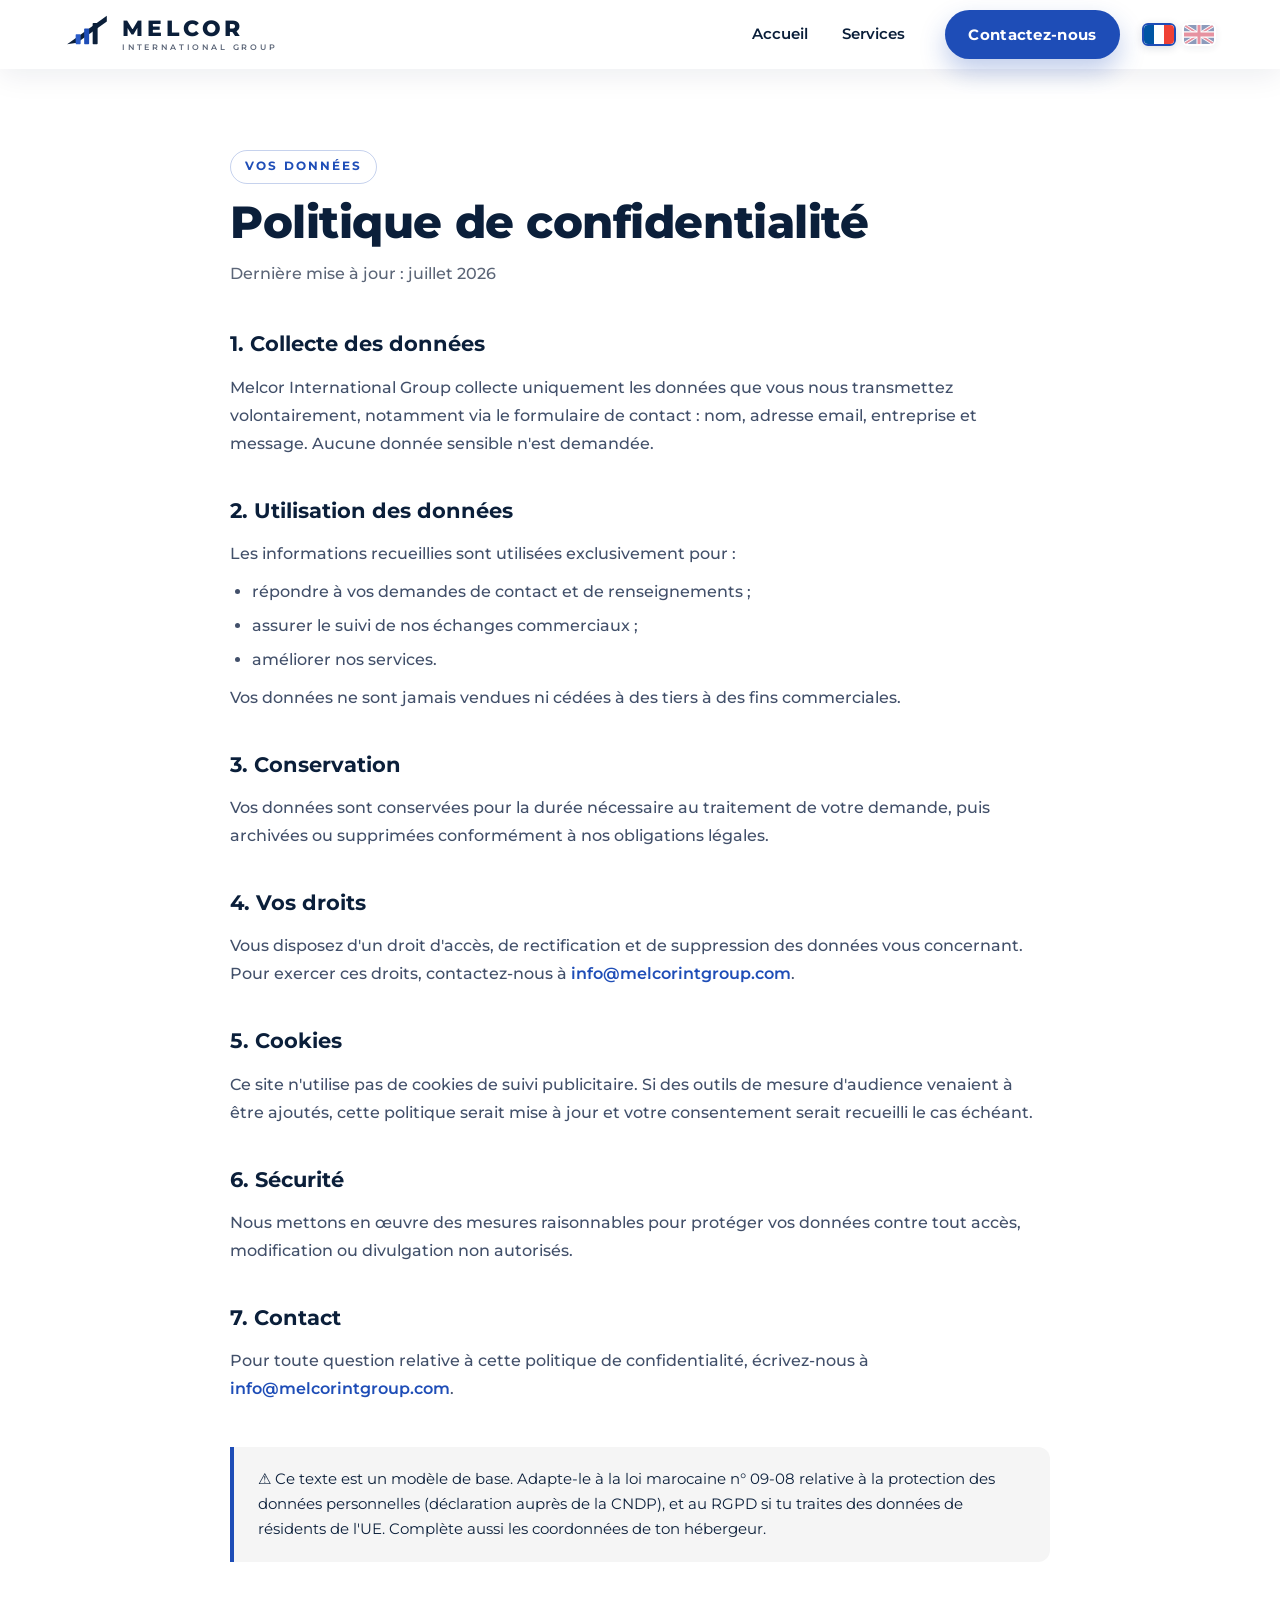
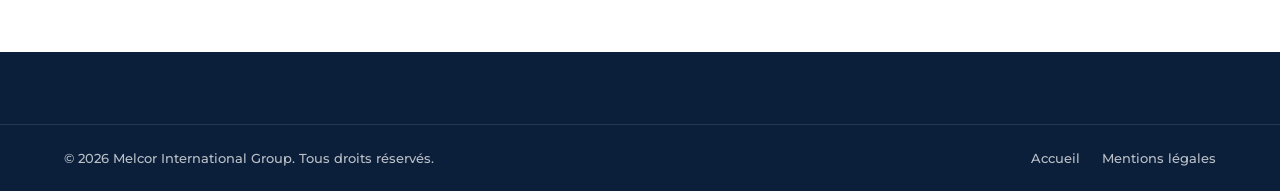
==== confidentialite.html @ c887d9a1 "Initial commit: site vitrine Melcor International Group Site statique bilingue (FR/EN) : hero anime," ====
<!DOCTYPE html>
<html lang="fr">
<head>
  <meta charset="UTF-8" />
  <meta name="viewport" content="width=device-width, initial-scale=1.0" />
  <title>Politique de confidentialité — Melcor International Group</title>
  <meta name="description" content="Politique de confidentialité et protection des données de Melcor International Group." />
  <meta name="robots" content="noindex" />
  <link rel="icon" type="image/svg+xml" href="favicon.svg" />
  <link rel="preconnect" href="https://fonts.googleapis.com" />
  <link rel="preconnect" href="https://fonts.gstatic.com" crossorigin />
  <link href="https://fonts.googleapis.com/css2?family=Montserrat:wght@400;500;600;700;800;900&display=swap" rel="stylesheet" />
  <link rel="stylesheet" href="css/styles.css" />
</head>
<body>
  <header class="header scrolled" id="header">
    <div class="container header__inner">
      <a href="index.html" class="brand" aria-label="Melcor International Group - Accueil">
        <span class="brand__logo">
          <svg viewBox="0 0 64 48" width="46" height="34" aria-hidden="true">
            <path class="lg-arrow" d="M4 44 L60 4 L60 12 L18 42 Z" />
            <rect class="lg-bar" x="16" y="30" width="7" height="14" rx="1" />
            <rect class="lg-bar" x="28" y="22" width="7" height="22" rx="1" />
            <rect class="lg-bar" x="40" y="14" width="7" height="30" rx="1" />
          </svg>
        </span>
        <span class="brand__text">
          <span class="brand__name">MELCOR</span>
          <span class="brand__sub">INTERNATIONAL GROUP</span>
        </span>
      </a>
      <nav class="nav" id="nav">
        <a href="index.html" class="nav__link" data-en="Home">Accueil</a>
        <a href="index.html#services" class="nav__link" data-en="Services">Services</a>
        <a href="index.html#contact" class="btn btn--primary nav__cta" data-en="Get in touch">Contactez-nous</a>
      </nav>
      <div class="lang" role="group" aria-label="Choisir la langue / Choose language">
        <button class="lang__btn is-active" data-lang="fr" aria-label="Français" title="Français">
          <svg class="flag" viewBox="0 0 3 2" preserveAspectRatio="none" aria-hidden="true"><rect width="3" height="2" fill="#fff"/><rect width="1" height="2" fill="#0055A4"/><rect width="1" height="2" x="2" fill="#EF4135"/></svg>
        </button>
        <button class="lang__btn" data-lang="en" aria-label="English" title="English">
          <svg class="flag" viewBox="0 0 60 30" preserveAspectRatio="none" aria-hidden="true"><rect width="60" height="30" fill="#012169"/><path d="M0,0 L60,30 M60,0 L0,30" stroke="#fff" stroke-width="6"/><path d="M0,0 L60,30 M60,0 L0,30" stroke="#C8102E" stroke-width="3"/><path d="M30,0 V30 M0,15 H60" stroke="#fff" stroke-width="10"/><path d="M30,0 V30 M0,15 H60" stroke="#C8102E" stroke-width="6"/></svg>
        </button>
      </div>
    </div>
  </header>

  <main class="legal">
    <div class="container">
      <div class="legal__head">
        <span class="section-head__tag" data-en="Your data">Vos données</span>
        <h1 data-en="Privacy policy">Politique de confidentialité</h1>
        <p data-en="Last updated: July 2026">Dernière mise à jour : juillet 2026</p>
      </div>

      <div class="legal__body">
        <h2 data-en="1. Data collection">1. Collecte des données</h2>
        <p data-en="Melcor International Group only collects the data you voluntarily provide, in particular through the contact form: name, email address, company and message. No sensitive data is requested.">
          Melcor International Group collecte uniquement les données que vous nous transmettez volontairement,
          notamment via le formulaire de contact : nom, adresse email, entreprise et message. Aucune donnée
          sensible n'est demandée.
        </p>

        <h2 data-en="2. Use of data">2. Utilisation des données</h2>
        <p data-en="The information collected is used exclusively to:">Les informations recueillies sont utilisées exclusivement pour :</p>
        <ul>
          <li data-en="respond to your contact and information requests;">répondre à vos demandes de contact et de renseignements ;</li>
          <li data-en="follow up on our business exchanges;">assurer le suivi de nos échanges commerciaux ;</li>
          <li data-en="improve our services.">améliorer nos services.</li>
        </ul>
        <p data-en="Your data is never sold or transferred to third parties for commercial purposes.">Vos données ne sont jamais vendues ni cédées à des tiers à des fins commerciales.</p>

        <h2 data-en="3. Retention">3. Conservation</h2>
        <p data-en="Your data is kept for the time necessary to process your request, then archived or deleted in accordance with our legal obligations.">
          Vos données sont conservées pour la durée nécessaire au traitement de votre demande, puis archivées
          ou supprimées conformément à nos obligations légales.
        </p>

        <h2 data-en="4. Your rights">4. Vos droits</h2>
        <p data-en="You have the right to access, rectify and delete data concerning you. To exercise these rights, contact us at &lt;a href=&quot;mailto:info@melcorintgroup.com&quot;&gt;info@melcorintgroup.com&lt;/a&gt;.">
          Vous disposez d'un droit d'accès, de rectification et de suppression des données vous concernant.
          Pour exercer ces droits, contactez-nous à
          <a href="mailto:info@melcorintgroup.com">info@melcorintgroup.com</a>.
        </p>

        <h2 data-en="5. Cookies">5. Cookies</h2>
        <p data-en="This site does not use advertising tracking cookies. If audience measurement tools were to be added, this policy would be updated and your consent obtained where applicable.">
          Ce site n'utilise pas de cookies de suivi publicitaire. Si des outils de mesure d'audience venaient
          à être ajoutés, cette politique serait mise à jour et votre consentement serait recueilli le cas échéant.
        </p>

        <h2 data-en="6. Security">6. Sécurité</h2>
        <p data-en="We implement reasonable measures to protect your data against any unauthorized access, alteration or disclosure.">
          Nous mettons en œuvre des mesures raisonnables pour protéger vos données contre tout accès,
          modification ou divulgation non autorisés.
        </p>

        <h2 data-en="7. Contact">7. Contact</h2>
        <p data-en="For any question about this privacy policy, write to us at &lt;a href=&quot;mailto:info@melcorintgroup.com&quot;&gt;info@melcorintgroup.com&lt;/a&gt;.">
          Pour toute question relative à cette politique de confidentialité, écrivez-nous à
          <a href="mailto:info@melcorintgroup.com">info@melcorintgroup.com</a>.
        </p>

        <div class="legal__note" data-en="⚠️ This text is a basic template. Adapt it to Moroccan law no. 09-08 on personal data protection (declaration to the CNDP), and to the GDPR if you process data of EU residents. Also fill in your host's details.">
          ⚠️ Ce texte est un modèle de base. Adapte-le à la loi marocaine n° 09-08 relative à la protection
          des données personnelles (déclaration auprès de la CNDP), et au RGPD si tu traites des données de
          résidents de l'UE. Complète aussi les coordonnées de ton hébergeur.
        </div>
      </div>
    </div>
  </main>

  <footer class="footer">
    <div class="footer__bottom">
      <div class="container">
        <p data-en="© 2026 Melcor International Group. All rights reserved.">© 2026 Melcor International Group. Tous droits réservés.</p>
        <nav class="footer__legal">
          <a href="index.html" data-en="Home">Accueil</a>
          <a href="mentions-legales.html" data-en="Legal notice">Mentions légales</a>
        </nav>
      </div>
    </div>
  </footer>

  <script src="js/i18n.js"></script>
</body>
</html>
---- css/styles.css ----
/* =========================================================
   MELCOR INTERNATIONAL GROUP — Design System
   ========================================================= */
:root{
  --navy:#0B1F3A;
  --navy-2:#0d2748;
  --blue:#1E4DB7;
  --blue-light:#3b6fe0;
  --black:#111111;
  --gray:#5b6577;
  --gray-light:#F5F5F5;
  --line:#e7eaf0;
  --white:#FFFFFF;

  --font:'Montserrat',system-ui,-apple-system,Segoe UI,Roboto,sans-serif;

  --radius:16px;
  --radius-sm:10px;
  --shadow-sm:0 4px 20px rgba(11,31,58,.06);
  --shadow-md:0 18px 50px rgba(11,31,58,.10);
  --shadow-lg:0 30px 80px rgba(11,31,58,.16);

  --container:1200px;
  --ease:cubic-bezier(.22,.61,.36,1);
}

*,*::before,*::after{box-sizing:border-box;margin:0;padding:0}
html{scroll-behavior:smooth;-webkit-text-size-adjust:100%}
body{
  font-family:var(--font);
  color:var(--navy);
  background:var(--white);
  line-height:1.65;
  font-size:16px;
  overflow-x:hidden;
  -webkit-font-smoothing:antialiased;
}
img{max-width:100%;display:block}
a{color:inherit;text-decoration:none}
ul{list-style:none}
button{font-family:inherit;cursor:pointer;border:0;background:none}

.container{width:100%;max-width:var(--container);margin:0 auto;padding:0 24px}

/* ---------- Buttons ---------- */
.btn{
  display:inline-flex;align-items:center;justify-content:center;gap:.5em;
  font-weight:700;font-size:.92rem;letter-spacing:.02em;
  padding:.85em 1.6em;border-radius:999px;
  transition:transform .3s var(--ease),box-shadow .3s var(--ease),background .3s,color .3s;
  white-space:nowrap;
}
.btn--lg{padding:1.05em 2em;font-size:1rem}
.btn--block{width:100%}
.btn--primary{background:var(--blue);color:#fff;box-shadow:0 12px 26px rgba(30,77,183,.28)}
.btn--primary:hover{background:var(--navy);transform:translateY(-3px);box-shadow:0 18px 34px rgba(11,31,58,.32)}
.btn--ghost{background:transparent;color:var(--navy);border:1.5px solid rgba(11,31,58,.2)}
.btn--ghost:hover{border-color:var(--navy);background:var(--navy);color:#fff;transform:translateY(-3px)}
.btn--white{background:#fff;color:var(--navy)}
.btn--white:hover{transform:translateY(-3px);box-shadow:var(--shadow-md)}

/* ---------- Logo ---------- */
.brand{display:flex;align-items:center;gap:12px}
.brand__logo svg .lg-arrow{fill:var(--navy)}
.brand__logo svg .lg-bar{fill:var(--blue)}
.brand__logo svg .lg-bar:nth-child(2){fill:#2b5cc9}
.brand__logo svg .lg-bar:nth-child(3){fill:#1E4DB7}
.brand__logo svg .lg-bar:nth-child(4){fill:var(--navy)}
.brand__text{display:flex;flex-direction:column;line-height:1}
.brand__name{font-weight:800;font-size:1.35rem;letter-spacing:.18em;color:var(--navy)}
.brand__sub{font-weight:600;font-size:.52rem;letter-spacing:.34em;color:var(--gray);margin-top:3px}
.brand--light .brand__name{color:#fff}
.brand--light .brand__sub{color:rgba(255,255,255,.6)}
.brand--light .lg-arrow{fill:#fff}

/* =========================================================
   HEADER
   ========================================================= */
.header{
  position:fixed;top:0;left:0;right:0;z-index:100;
  padding:18px 0;
  transition:padding .35s var(--ease),background .35s,box-shadow .35s;
}
.header.scrolled{
  padding:10px 0;
  background:rgba(255,255,255,.85);
  backdrop-filter:blur(14px);
  -webkit-backdrop-filter:blur(14px);
  box-shadow:0 6px 30px rgba(11,31,58,.08);
}
.header__inner{display:flex;align-items:center;justify-content:space-between}
.nav{display:flex;align-items:center;gap:34px}
.nav__link{
  font-weight:600;font-size:.94rem;color:var(--navy);position:relative;padding:4px 0;
  transition:color .25s;
}
.nav__link::after{
  content:'';position:absolute;left:0;bottom:-2px;width:0;height:2px;
  background:var(--blue);transition:width .3s var(--ease);
}
.nav__link:hover{color:var(--blue)}
.nav__link:hover::after,.nav__link.is-active::after{width:100%}
.nav__link.is-active{color:var(--blue)}
.nav__cta{margin-left:6px}
.nav__cta::after{display:none}

/* language switcher */
.header__inner .brand{margin-right:auto}
.lang{display:inline-flex;align-items:center;gap:6px;margin-left:22px}
.lang__btn{
  width:34px;height:23px;border-radius:6px;overflow:hidden;padding:0;
  border:2px solid transparent;opacity:.45;line-height:0;
  transition:opacity .25s var(--ease),border-color .25s,transform .2s var(--ease);
  box-shadow:0 2px 8px rgba(11,31,58,.15);
}
.lang__btn:hover{opacity:1;transform:translateY(-2px)}
.lang__btn.is-active{opacity:1;border-color:var(--blue)}
.flag{width:100%;height:100%;display:block}

.burger{display:none;flex-direction:column;gap:5px;padding:8px;margin-left:10px;z-index:110}
.burger span{width:26px;height:2.5px;background:var(--navy);border-radius:2px;transition:.3s var(--ease)}
.burger.open span:nth-child(1){transform:translateY(7.5px) rotate(45deg)}
.burger.open span:nth-child(2){opacity:0}
.burger.open span:nth-child(3){transform:translateY(-7.5px) rotate(-45deg)}

/* =========================================================
   HERO
   ========================================================= */
.hero{
  position:relative;min-height:100vh;display:flex;align-items:center;
  padding:120px 0 80px;overflow:hidden;
  background:linear-gradient(120deg,#f4f7fc 0%,#eaf0fa 45%,#dfe8f7 100%);
}
.hero__bg{
  position:absolute;inset:0;
  background:
    radial-gradient(circle at 78% 25%,rgba(30,77,183,.22),transparent 42%),
    radial-gradient(circle at 92% 80%,rgba(11,31,58,.18),transparent 45%);
}
/* Skyline en CSS pur (côté droit) */
.hero__bg::after{
  content:'';position:absolute;right:0;bottom:0;width:52%;height:88%;
  background:
    linear-gradient(180deg,transparent,rgba(11,31,58,.04)),
    repeating-linear-gradient(90deg,
      rgba(11,31,58,.10) 0 2px,transparent 2px 46px);
  -webkit-mask:linear-gradient(180deg,transparent,#000 40%);
  mask:linear-gradient(180deg,transparent,#000 40%);
  clip-path:polygon(0 62%,7% 62%,7% 40%,15% 40%,15% 55%,24% 55%,24% 26%,34% 26%,34% 48%,44% 48%,44% 14%,55% 14%,55% 40%,66% 40%,66% 30%,77% 30%,77% 52%,88% 52%,88% 20%,100% 20%,100% 100%,0 100%);
  opacity:.5;
}
.hero__grid{
  position:absolute;inset:0;
  background-image:
    linear-gradient(rgba(11,31,58,.05) 1px,transparent 1px),
    linear-gradient(90deg,rgba(11,31,58,.05) 1px,transparent 1px);
  background-size:64px 64px;
  -webkit-mask:radial-gradient(circle at 30% 40%,#000,transparent 70%);
  mask:radial-gradient(circle at 30% 40%,#000,transparent 70%);
}
.hero__inner{position:relative;z-index:2}
.hero__content{max-width:720px}
.eyebrow{
  display:inline-block;font-weight:700;letter-spacing:.22em;font-size:.78rem;
  text-transform:uppercase;color:var(--blue);margin-bottom:22px;
}
.hero__title{
  font-weight:900;line-height:1.02;letter-spacing:-.01em;
  font-size:clamp(2.4rem,6.2vw,4.6rem);
  color:var(--navy);text-wrap:balance;
}
.hero__title span{display:block}
.grad{
  background:linear-gradient(100deg,var(--blue),var(--blue-light) 60%,#6f97f2);
  -webkit-background-clip:text;background-clip:text;color:transparent;
}
.hero__lead{
  margin:26px 0 34px;font-size:clamp(1.02rem,1.6vw,1.22rem);
  color:var(--gray);max-width:560px;font-weight:500;
}
.hero__actions{display:flex;gap:16px;flex-wrap:wrap}
.hero__scroll{position:absolute;bottom:30px;left:50%;transform:translateX(-50%);z-index:2}
.mouse{display:block;width:26px;height:42px;border:2px solid rgba(11,31,58,.35);border-radius:14px;position:relative}
.mouse span{position:absolute;top:8px;left:50%;transform:translateX(-50%);width:4px;height:8px;border-radius:2px;background:var(--blue);animation:scroll 1.6s infinite}
@keyframes scroll{0%{opacity:0;transform:translate(-50%,0)}40%{opacity:1}80%{opacity:0;transform:translate(-50%,14px)}100%{opacity:0}}

/* =========================================================
   SECTION HEADINGS
   ========================================================= */
.section-head{max-width:720px;margin:0 auto 60px;text-align:center}
.section-head__tag{
  display:inline-block;font-weight:700;letter-spacing:.18em;text-transform:uppercase;
  font-size:.74rem;color:var(--blue);margin-bottom:16px;
  padding:6px 14px;border:1px solid rgba(30,77,183,.25);border-radius:999px;
}
.section-head h2{
  font-weight:800;font-size:clamp(1.8rem,3.6vw,2.7rem);line-height:1.12;
  color:var(--navy);letter-spacing:-.01em;text-wrap:balance;
}
.section-head p{margin-top:18px;color:var(--gray);font-size:1.06rem;font-weight:500}
.section-head--light h2{color:#fff}
.section-head--light .section-head__tag{color:#8fb0ff;border-color:rgba(143,176,255,.3)}

/* =========================================================
   PILLARS
   ========================================================= */
.pillars{padding:110px 0}
.pillars__grid{display:grid;grid-template-columns:repeat(4,1fr);gap:26px}
.pillar{
  background:#fff;border:1px solid var(--line);border-radius:var(--radius);
  padding:38px 28px;text-align:center;
  transition:transform .4s var(--ease),box-shadow .4s var(--ease),border-color .4s;
}
.pillar:hover{transform:translateY(-8px);box-shadow:var(--shadow-md);border-color:transparent}
.pillar__icon{
  width:66px;height:66px;margin:0 auto 22px;border-radius:18px;
  display:grid;place-items:center;
  background:linear-gradient(135deg,rgba(30,77,183,.12),rgba(11,31,58,.08));
  transition:background .4s;
}
.pillar:hover .pillar__icon{background:linear-gradient(135deg,var(--blue),var(--navy))}
.pillar__icon svg{width:30px;height:30px;fill:none;stroke:var(--blue);stroke-width:1.8;stroke-linecap:round;stroke-linejoin:round;transition:stroke .4s}
.pillar:hover .pillar__icon svg{stroke:#fff}
.pillar h3{font-size:1.2rem;font-weight:700;margin-bottom:10px}
.pillar p{color:var(--gray);font-size:.94rem;font-weight:500}

/* =========================================================
   ABOUT SPLIT
   ========================================================= */
.about{padding:40px 0 110px}
.about__grid{display:grid;grid-template-columns:1fr 1fr;gap:70px;align-items:center}
.about__media{position:relative}
.about__img{
  height:480px;border-radius:var(--radius);
  background:
    linear-gradient(160deg,rgba(11,31,58,.55),rgba(30,77,183,.35)),
    url('https://images.unsplash.com/photo-1486406146926-c627a92ad1ab?auto=format&fit=crop&w=1000&q=80');
  background-size:cover;background-position:center;
  box-shadow:var(--shadow-lg);
}
.about__badge{
  position:absolute;bottom:-26px;left:-26px;background:#fff;border-radius:var(--radius-sm);
  padding:20px 26px;box-shadow:var(--shadow-md);display:flex;flex-direction:column;
  border-left:4px solid var(--blue);
}
.about__badge strong{font-size:1.6rem;font-weight:800;color:var(--navy)}
.about__badge span{font-size:.82rem;color:var(--gray);font-weight:600}
.about__content .section-head__tag{margin-bottom:16px}
.about__content h2{font-size:clamp(1.8rem,3.4vw,2.5rem);font-weight:800;line-height:1.14;letter-spacing:-.01em}
.about__content>p{color:var(--gray);margin:20px 0 26px;font-size:1.04rem;font-weight:500}
.checklist{display:grid;gap:14px;margin-bottom:34px}
.checklist li{position:relative;padding-left:36px;font-weight:600;color:var(--navy);font-size:.98rem}
.checklist li::before{
  content:'';position:absolute;left:0;top:2px;width:22px;height:22px;border-radius:50%;
  background:var(--blue);
}
.checklist li::after{
  content:'';position:absolute;left:8px;top:8px;width:6px;height:10px;
  border:solid #fff;border-width:0 2px 2px 0;transform:rotate(45deg);
}

/* =========================================================
   SERVICES
   ========================================================= */
.services{padding:110px 0;background:var(--gray-light)}
.services__grid{display:grid;grid-template-columns:repeat(3,1fr);gap:26px}
.service{
  position:relative;background:#fff;border-radius:var(--radius);padding:40px 34px;
  overflow:hidden;border:1px solid var(--line);
  transition:transform .4s var(--ease),box-shadow .4s var(--ease);
}
.service::before{
  content:'';position:absolute;left:0;top:0;height:4px;width:0;background:linear-gradient(90deg,var(--blue),var(--navy));
  transition:width .45s var(--ease);
}
.service:hover{transform:translateY(-8px);box-shadow:var(--shadow-md)}
.service:hover::before{width:100%}
.service__icon{
  width:60px;height:60px;border-radius:16px;display:grid;place-items:center;margin-bottom:24px;
  background:linear-gradient(135deg,var(--navy),var(--blue));
}
.service__icon svg{width:28px;height:28px;fill:none;stroke:#fff;stroke-width:1.8;stroke-linecap:round;stroke-linejoin:round}
.service h3{font-size:1.24rem;font-weight:700;margin-bottom:12px}
.service p{color:var(--gray);font-size:.95rem;font-weight:500}
.service__no{
  position:absolute;top:26px;right:30px;font-weight:800;font-size:2.4rem;
  color:rgba(11,31,58,.06);line-height:1;
}

/* =========================================================
   STATS
   ========================================================= */
.stats{position:relative;padding:100px 0;color:#fff;overflow:hidden}
.stats__bg{
  position:absolute;inset:0;z-index:-1;
  background:
    radial-gradient(circle at 15% 20%,rgba(30,77,183,.5),transparent 40%),
    radial-gradient(circle at 85% 80%,rgba(30,77,183,.35),transparent 45%),
    var(--navy);
}
.stats__grid{display:grid;grid-template-columns:repeat(4,1fr);gap:30px;margin-top:10px}
.stat{text-align:center}
.stat__num{
  font-size:clamp(2.6rem,5vw,3.6rem);font-weight:900;line-height:1;
  background:linear-gradient(120deg,#fff,#9fbcff);
  -webkit-background-clip:text;background-clip:text;color:transparent;
}
.stat p{margin-top:12px;color:rgba(255,255,255,.72);font-weight:600;letter-spacing:.02em}

/* =========================================================
   PROJECTS
   ========================================================= */
.projects{padding:110px 0}
.projects__grid{display:grid;grid-template-columns:repeat(2,1fr);grid-auto-rows:1fr;gap:26px}
.project{
  position:relative;border-radius:var(--radius);overflow:hidden;min-height:300px;
  display:flex;align-items:flex-end;box-shadow:var(--shadow-sm);
  transition:transform .45s var(--ease),box-shadow .45s var(--ease);
}
.project--tall{grid-row:span 2}
.project:hover{transform:translateY(-6px);box-shadow:var(--shadow-lg)}
.project__img{position:absolute;inset:0;background-size:cover;background-position:center;transition:transform .7s var(--ease)}
.project:hover .project__img{transform:scale(1.08)}
.project__img::after{content:'';position:absolute;inset:0;background:linear-gradient(180deg,rgba(11,31,58,.05) 30%,rgba(11,31,58,.92))}
.project__img--1{background-image:url('https://images.unsplash.com/photo-1497366216548-37526070297c?auto=format&fit=crop&w=900&q=80')}
.project__img--2{background-image:url('https://images.unsplash.com/photo-1554224155-6726b3ff858f?auto=format&fit=crop&w=900&q=80')}
.project__img--3{background-image:url('https://images.unsplash.com/photo-1521737604893-d14cc237f11d?auto=format&fit=crop&w=900&q=80')}
.project__body{position:relative;z-index:2;padding:34px;color:#fff}
.project__cat{
  display:inline-block;font-size:.72rem;font-weight:700;letter-spacing:.14em;text-transform:uppercase;
  color:#9fbcff;margin-bottom:12px;
}
.project__body h3{font-size:1.4rem;font-weight:700;margin-bottom:10px;line-height:1.2}
.project--tall .project__body h3{font-size:1.7rem}
.project__body p{color:rgba(255,255,255,.78);font-size:.95rem;font-weight:500}

/* =========================================================
   CTA BAND
   ========================================================= */
.cta-band{padding:0 0 30px}
.cta-band__inner{
  background:linear-gradient(120deg,var(--navy),var(--blue));
  border-radius:26px;padding:70px 40px;text-align:center;position:relative;overflow:hidden;
  box-shadow:var(--shadow-lg);
}
.cta-band__inner::before{
  content:'';position:absolute;inset:0;
  background:radial-gradient(circle at 80% 20%,rgba(255,255,255,.12),transparent 40%);
}
.cta-band h2{position:relative;color:#fff;font-size:clamp(1.7rem,3.4vw,2.6rem);font-weight:800;letter-spacing:-.01em}
.cta-band p{position:relative;color:rgba(255,255,255,.82);margin:16px auto 30px;max-width:560px;font-weight:500}

/* =========================================================
   CONTACT
   ========================================================= */
.contact{padding:110px 0}
.contact__grid{display:grid;grid-template-columns:.9fr 1.1fr;gap:64px;align-items:start}
.contact__info h2{font-size:clamp(1.8rem,3.4vw,2.5rem);font-weight:800;line-height:1.14;margin-top:14px}
.contact__info>p{color:var(--gray);margin:18px 0 34px;font-weight:500}
.contact__list{display:grid;gap:22px}
.contact__list li{display:flex;align-items:center;gap:18px}
.contact__ic{
  flex:none;width:52px;height:52px;border-radius:14px;display:grid;place-items:center;
  background:linear-gradient(135deg,rgba(30,77,183,.12),rgba(11,31,58,.08));
}
.contact__ic svg{width:24px;height:24px;fill:none;stroke:var(--blue);stroke-width:1.8;stroke-linecap:round;stroke-linejoin:round}
.contact__list strong{display:block;font-size:.8rem;text-transform:uppercase;letter-spacing:.08em;color:var(--gray)}
.contact__list a,.contact__list span{font-weight:600;color:var(--navy)}
.contact__list a:hover{color:var(--blue)}

.contact__form{background:#fff;border:1px solid var(--line);border-radius:var(--radius);padding:38px;box-shadow:var(--shadow-sm);display:grid;gap:20px}
.field{position:relative}
.field input,.field textarea{
  width:100%;padding:20px 16px 8px;border:1.5px solid var(--line);border-radius:12px;
  font-family:inherit;font-size:.98rem;color:var(--navy);background:#fbfcfe;
  transition:border-color .25s,box-shadow .25s;resize:vertical;
}
.field textarea{padding-top:24px}
.field label{
  position:absolute;left:16px;top:15px;color:var(--gray);font-weight:500;pointer-events:none;
  transition:.2s var(--ease);
}
.field input:focus,.field textarea:focus{outline:none;border-color:var(--blue);box-shadow:0 0 0 4px rgba(30,77,183,.1);background:#fff}
.field input:focus+label,.field input:not(:placeholder-shown)+label,
.field textarea:focus+label,.field textarea:not(:placeholder-shown)+label{
  top:7px;font-size:.7rem;color:var(--blue);font-weight:700;letter-spacing:.04em;
}
.form__note{font-size:.9rem;font-weight:600;min-height:1em}
.form__note.ok{color:#1a8f4b}
.form__note.err{color:#d23b3b}

/* =========================================================
   FOOTER
   ========================================================= */
.footer{background:var(--navy);color:rgba(255,255,255,.72);padding:72px 0 0}
.footer__grid{display:grid;grid-template-columns:1.6fr 1fr 1fr 1fr;gap:40px;padding-bottom:50px}
.footer__brand p{margin:20px 0 22px;font-size:.92rem;max-width:340px;font-weight:500}
.socials{display:flex;gap:12px}
.socials a{width:40px;height:40px;border-radius:10px;display:grid;place-items:center;background:rgba(255,255,255,.08);transition:.3s var(--ease)}
.socials a:hover{background:var(--blue);transform:translateY(-3px)}
.socials svg{width:18px;height:18px;fill:#fff}
.footer__col h4{color:#fff;font-size:1rem;font-weight:700;margin-bottom:20px;letter-spacing:.02em}
.footer__col a,.footer__text{display:block;font-size:.92rem;margin-bottom:12px;font-weight:500;transition:color .25s}
.footer__col a:hover{color:#fff;padding-left:4px}
.footer__bottom{border-top:1px solid rgba(255,255,255,.1);padding:22px 0}
.footer__bottom .container{display:flex;justify-content:space-between;flex-wrap:wrap;gap:8px}
.footer__bottom p{font-size:.84rem;font-weight:500}

/* =========================================================
   HERO LAYOUT + VISUAL
   ========================================================= */
.hero__layout{display:grid;grid-template-columns:1.05fr .95fr;gap:50px;align-items:center}
.hero__meta{display:flex;align-items:center;gap:26px;margin-top:44px;flex-wrap:wrap}
.hero__point{display:flex;align-items:center;gap:9px;font-weight:600;font-size:.92rem;color:var(--navy)}
.hero__point .dot{width:9px;height:9px;border-radius:50%;background:var(--blue);box-shadow:0 0 0 4px rgba(30,77,183,.15)}

.hero__visual{position:relative;height:520px}
.hero__photo{
  position:absolute;inset:0;border-radius:24px;overflow:hidden;
  background:
    linear-gradient(160deg,rgba(11,31,58,.35),rgba(30,77,183,.15)),
    url('https://images.unsplash.com/photo-1497366754035-f200968a6e72?auto=format&fit=crop&w=1000&q=80');
  background-size:cover;background-position:center;
  box-shadow:var(--shadow-lg);
}
.hero__card{
  position:absolute;display:flex;align-items:center;gap:12px;
  background:rgba(255,255,255,.9);backdrop-filter:blur(10px);-webkit-backdrop-filter:blur(10px);
  border:1px solid rgba(255,255,255,.6);border-radius:16px;padding:14px 18px;
  box-shadow:var(--shadow-md);
}
.hero__card--1{top:26px;left:-28px;animation:float 5s ease-in-out infinite}
.hero__card--2{bottom:30px;right:-24px;animation:float 6s ease-in-out infinite .8s}
.hero__card strong{display:block;font-size:.92rem;font-weight:800;color:var(--navy);line-height:1.2}
.hero__card span{font-size:.76rem;color:var(--gray);font-weight:500}
.hero__card-ic{flex:none;width:42px;height:42px;border-radius:12px;display:grid;place-items:center;background:linear-gradient(135deg,var(--navy),var(--blue))}
.hero__card-ic svg{width:22px;height:22px;fill:none;stroke:#fff;stroke-width:1.7;stroke-linecap:round;stroke-linejoin:round}
@keyframes float{0%,100%{transform:translateY(0)}50%{transform:translateY(-12px)}}

/* =========================================================
   WHY US (fond navy, remplace les stats)
   ========================================================= */
.whyus__grid{display:grid;grid-template-columns:repeat(4,1fr);gap:24px;margin-top:10px}
.whyus{
  background:rgba(255,255,255,.05);border:1px solid rgba(255,255,255,.1);
  border-radius:var(--radius);padding:32px 26px;text-align:center;
  transition:transform .4s var(--ease),background .4s;
}
.whyus:hover{transform:translateY(-6px);background:rgba(255,255,255,.09)}
.whyus__ic{display:inline-grid;place-items:center;width:60px;height:60px;border-radius:16px;margin-bottom:18px;background:linear-gradient(135deg,var(--blue),#2b5cc9)}
.whyus__ic svg{width:28px;height:28px;fill:none;stroke:#fff;stroke-width:1.7;stroke-linecap:round;stroke-linejoin:round}
.whyus h3{color:#fff;font-size:1.12rem;font-weight:700;margin-bottom:10px}
.whyus p{color:rgba(255,255,255,.7);font-size:.9rem;font-weight:500}

/* =========================================================
   MISSION & VALUES
   ========================================================= */
.mission{position:relative;padding:110px 0;background:var(--gray-light);overflow:hidden}
.mission__bg{
  position:absolute;inset:0;
  background:radial-gradient(circle at 85% 15%,rgba(30,77,183,.08),transparent 40%);
}
.mission .container{position:relative}
.mission__lead{max-width:760px;margin:0 auto 56px;text-align:center}
.mission__lead h2{font-weight:800;font-size:clamp(1.8rem,3.6vw,2.6rem);line-height:1.14;letter-spacing:-.01em;margin-top:8px}
.mission__lead p{margin-top:20px;color:var(--gray);font-size:1.08rem;font-weight:500}
.values__grid{display:grid;grid-template-columns:repeat(4,1fr);gap:24px}
.value{background:#fff;border:1px solid var(--line);border-radius:var(--radius);padding:32px 26px;transition:transform .4s var(--ease),box-shadow .4s var(--ease)}
.value:hover{transform:translateY(-6px);box-shadow:var(--shadow-md)}
.value__ic{display:inline-grid;place-items:center;width:56px;height:56px;border-radius:14px;margin-bottom:18px;background:linear-gradient(135deg,rgba(30,77,183,.12),rgba(11,31,58,.08))}
.value__ic svg{width:26px;height:26px;fill:none;stroke:var(--blue);stroke-width:1.6;stroke-linecap:round;stroke-linejoin:round}
.value h3{font-size:1.14rem;font-weight:700;margin-bottom:10px}
.value p{color:var(--gray);font-size:.92rem;font-weight:500}

/* =========================================================
   METHOD (processus)
   ========================================================= */
.method{padding:110px 0}
.method__grid{display:grid;grid-template-columns:repeat(4,1fr);gap:26px;position:relative}
.step{position:relative;padding:30px 26px 32px;border-radius:var(--radius);background:#fff;border:1px solid var(--line);transition:transform .4s var(--ease),box-shadow .4s var(--ease)}
.step::before{content:'';position:absolute;left:0;top:0;height:100%;width:4px;border-radius:4px 0 0 4px;background:linear-gradient(180deg,var(--blue),var(--navy));opacity:0;transition:opacity .4s}
.step:hover{transform:translateY(-6px);box-shadow:var(--shadow-md)}
.step:hover::before{opacity:1}
.step__no{display:block;font-size:2.6rem;font-weight:900;line-height:1;background:linear-gradient(120deg,var(--blue),var(--navy));-webkit-background-clip:text;background-clip:text;color:transparent;margin-bottom:16px}
.step h3{font-size:1.24rem;font-weight:700;margin-bottom:10px}
.step p{color:var(--gray);font-size:.94rem;font-weight:500}

/* =========================================================
   FAQ
   ========================================================= */
.faq{padding:110px 0;background:var(--gray-light)}
.faq__list{max-width:800px;margin:0 auto;display:grid;gap:14px}
.faq__item{background:#fff;border:1px solid var(--line);border-radius:14px;overflow:hidden;transition:box-shadow .3s,border-color .3s}
.faq__item[open]{box-shadow:var(--shadow-sm);border-color:rgba(30,77,183,.3)}
.faq__item summary{
  list-style:none;cursor:pointer;padding:22px 26px;font-weight:700;font-size:1.02rem;color:var(--navy);
  display:flex;align-items:center;justify-content:space-between;gap:16px;
}
.faq__item summary::-webkit-details-marker{display:none}
.faq__item summary::after{content:'';flex:none;width:12px;height:12px;border-right:2.5px solid var(--blue);border-bottom:2.5px solid var(--blue);transform:rotate(45deg);transition:transform .3s var(--ease);margin-top:-4px}
.faq__item[open] summary::after{transform:rotate(-135deg);margin-top:4px}
.faq__ans{padding:0 26px 22px;color:var(--gray);font-weight:500}
.faq__ans p{max-width:64ch}

/* footer legal links */
.footer__legal{display:flex;gap:22px;flex-wrap:wrap}
.footer__legal a{font-size:.84rem;font-weight:500;transition:color .25s}
.footer__legal a:hover{color:#fff}

/* =========================================================
   LEGAL PAGES
   ========================================================= */
.legal{padding:150px 0 90px}
.legal__head{max-width:820px;margin:0 auto 40px}
.legal__head .section-head__tag{margin-bottom:14px}
.legal__head h1{font-weight:800;font-size:clamp(2rem,4vw,2.8rem);line-height:1.1;color:var(--navy);letter-spacing:-.01em}
.legal__head p{margin-top:14px;color:var(--gray);font-weight:500}
.legal__body{max-width:820px;margin:0 auto}
.legal__body h2{font-size:1.3rem;font-weight:700;color:var(--navy);margin:36px 0 12px}
.legal__body h2:first-child{margin-top:0}
.legal__body p,.legal__body li{color:#42506a;font-weight:500;line-height:1.75}
.legal__body ul{margin:10px 0 10px 22px;list-style:disc}
.legal__body li{margin-bottom:6px}
.legal__body a{color:var(--blue);font-weight:600}
.legal__note{margin-top:44px;padding:20px 24px;background:var(--gray-light);border-left:4px solid var(--blue);border-radius:0 12px 12px 0;font-size:.94rem}

/* =========================================================
   REVEAL ANIMATIONS
   ========================================================= */
.reveal{opacity:0;transform:translateY(34px);transition:opacity .8s var(--ease),transform .8s var(--ease);transition-delay:var(--d,0s)}
.reveal.in{opacity:1;transform:none}
@media (prefers-reduced-motion:reduce){
  .reveal{opacity:1!important;transform:none!important}
  *{animation:none!important}
  html{scroll-behavior:auto}
}

/* =========================================================
   RESPONSIVE
   ========================================================= */
@media (max-width:1024px){
  .pillars__grid{grid-template-columns:repeat(2,1fr)}
  .services__grid{grid-template-columns:repeat(2,1fr)}
  .whyus__grid{grid-template-columns:repeat(2,1fr)}
  .values__grid{grid-template-columns:repeat(2,1fr)}
  .method__grid{grid-template-columns:repeat(2,1fr)}
  .about__grid{gap:44px}
  .hero__layout{gap:34px}
  .hero__visual{height:440px}
}
@media (max-width:860px){
  .hero{min-height:auto;padding:120px 0 70px}
  .hero__layout{grid-template-columns:1fr}
  .hero__visual{height:340px;margin-top:20px;max-width:520px}
  .hero__card--1{left:0}
  .hero__card--2{right:0}
  .hero__scroll{display:none}
  .nav{
    position:fixed;inset:0 0 0 auto;width:min(80vw,340px);
    background:#fff;flex-direction:column;justify-content:center;align-items:flex-start;
    gap:22px;padding:0 40px;transform:translateX(100%);
    transition:transform .45s var(--ease);box-shadow:-20px 0 60px rgba(11,31,58,.15);
  }
  .nav.open{transform:translateX(0)}
  .nav__link{font-size:1.2rem}
  .nav__cta{margin-left:0;margin-top:10px}
  .burger{display:flex}
  .about__grid,.contact__grid{grid-template-columns:1fr}
  .about__media{max-width:520px}
  .footer__grid{grid-template-columns:1fr 1fr}
}
@media (max-width:600px){
  .container{padding:0 18px}
  .pillars__grid,.services__grid{grid-template-columns:1fr}
  .whyus__grid,.values__grid,.method__grid{grid-template-columns:1fr}
  .hero__meta{gap:12px 20px}
  .hero__visual{height:300px}
  .cta-band__inner{padding:50px 24px}
  .contact__form{padding:26px}
  .footer__grid{grid-template-columns:1fr}
  .about__badge{left:0}
}
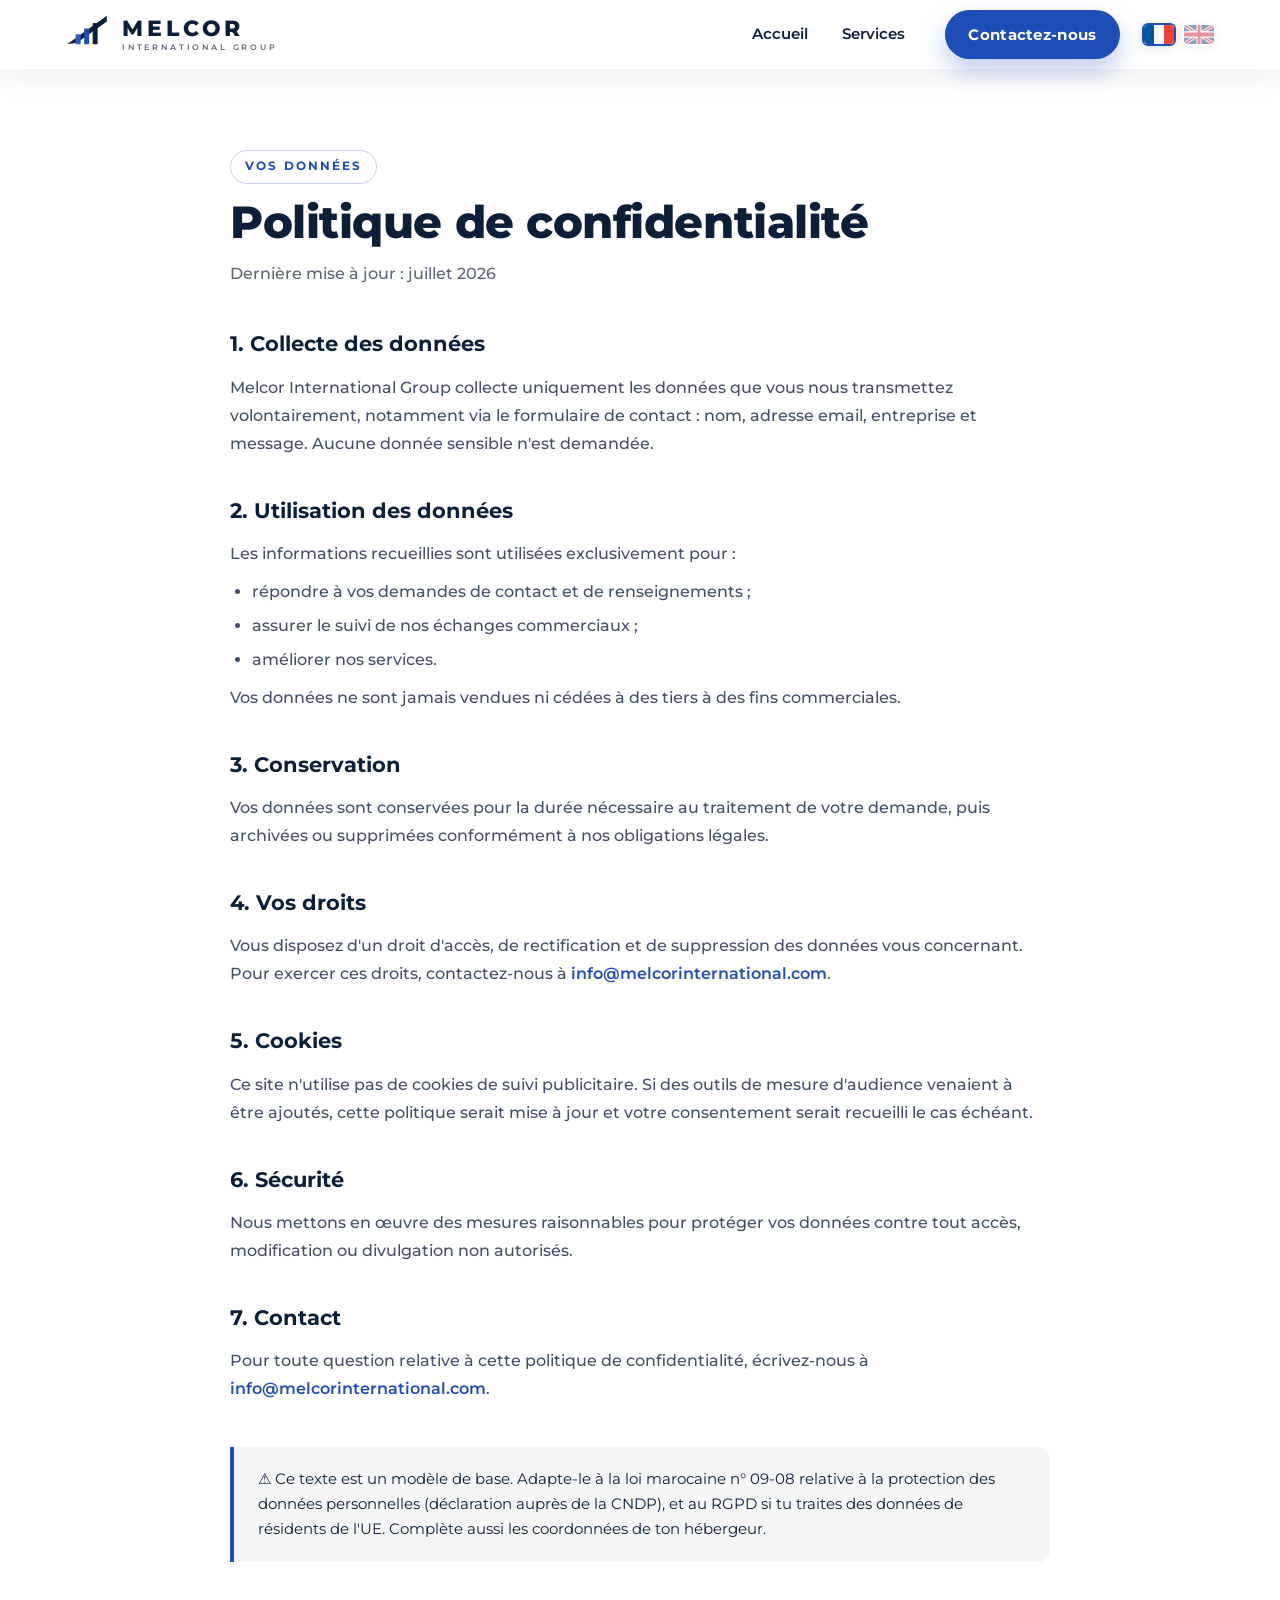
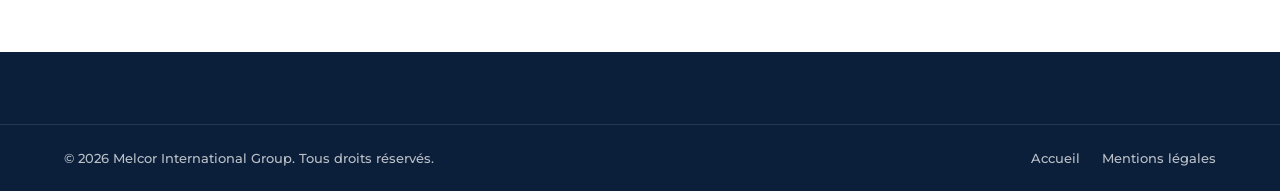
==== commit ac6fbf37: "Refonte du contenu: plateforme infrastructure & energie au Maroc - Marque conservee (Melcor Internat" ====
--- a/confidentialite.html
+++ b/confidentialite.html
@@ -77,10 +77,10 @@
         </p>
 
         <h2 data-en="4. Your rights">4. Vos droits</h2>
-        <p data-en="You have the right to access, rectify and delete data concerning you. To exercise these rights, contact us at &lt;a href=&quot;mailto:info@melcorintgroup.com&quot;&gt;info@melcorintgroup.com&lt;/a&gt;.">
+        <p data-en="You have the right to access, rectify and delete data concerning you. To exercise these rights, contact us at &lt;a href=&quot;mailto:info@melcorinternational.com&quot;&gt;info@melcorinternational.com&lt;/a&gt;.">
           Vous disposez d'un droit d'accès, de rectification et de suppression des données vous concernant.
           Pour exercer ces droits, contactez-nous à
-          <a href="mailto:info@melcorintgroup.com">info@melcorintgroup.com</a>.
+          <a href="mailto:info@melcorinternational.com">info@melcorinternational.com</a>.
         </p>
 
         <h2 data-en="5. Cookies">5. Cookies</h2>
@@ -96,9 +96,9 @@
         </p>
 
         <h2 data-en="7. Contact">7. Contact</h2>
-        <p data-en="For any question about this privacy policy, write to us at &lt;a href=&quot;mailto:info@melcorintgroup.com&quot;&gt;info@melcorintgroup.com&lt;/a&gt;.">
+        <p data-en="For any question about this privacy policy, write to us at &lt;a href=&quot;mailto:info@melcorinternational.com&quot;&gt;info@melcorinternational.com&lt;/a&gt;.">
           Pour toute question relative à cette politique de confidentialité, écrivez-nous à
-          <a href="mailto:info@melcorintgroup.com">info@melcorintgroup.com</a>.
+          <a href="mailto:info@melcorinternational.com">info@melcorinternational.com</a>.
         </p>
 
         <div class="legal__note" data-en="⚠️ This text is a basic template. Adapt it to Moroccan law no. 09-08 on personal data protection (declaration to the CNDP), and to the GDPR if you process data of EU residents. Also fill in your host's details.">
--- a/css/styles.css
+++ b/css/styles.css
@@ -166,8 +166,8 @@
 }
 .hero__title{
   font-weight:900;line-height:1.02;letter-spacing:-.01em;
-  font-size:clamp(2.4rem,6.2vw,4.6rem);
-  color:var(--navy);text-wrap:balance;
+  font-size:clamp(2.3rem,5vw,4.1rem);
+  color:var(--navy);text-wrap:balance;overflow-wrap:break-word;
 }
 .hero__title span{display:block}
 .grad{
@@ -306,6 +306,14 @@
   -webkit-background-clip:text;background-clip:text;color:transparent;
 }
 .stat p{margin-top:12px;color:rgba(255,255,255,.72);font-weight:600;letter-spacing:.02em}
+/* sector chips (dans la bande navy Expérience) */
+.chips{display:flex;flex-wrap:wrap;gap:12px;justify-content:center;max-width:920px;margin:52px auto 0}
+.chip{
+  padding:10px 18px;border-radius:999px;font-weight:600;font-size:.86rem;
+  background:rgba(255,255,255,.06);border:1px solid rgba(255,255,255,.16);
+  color:rgba(255,255,255,.86);transition:background .3s var(--ease),transform .2s var(--ease),border-color .3s;
+}
+.chip:hover{background:rgba(30,77,183,.35);border-color:rgba(143,176,255,.5);transform:translateY(-2px)}
 
 /* =========================================================
    PROJECTS
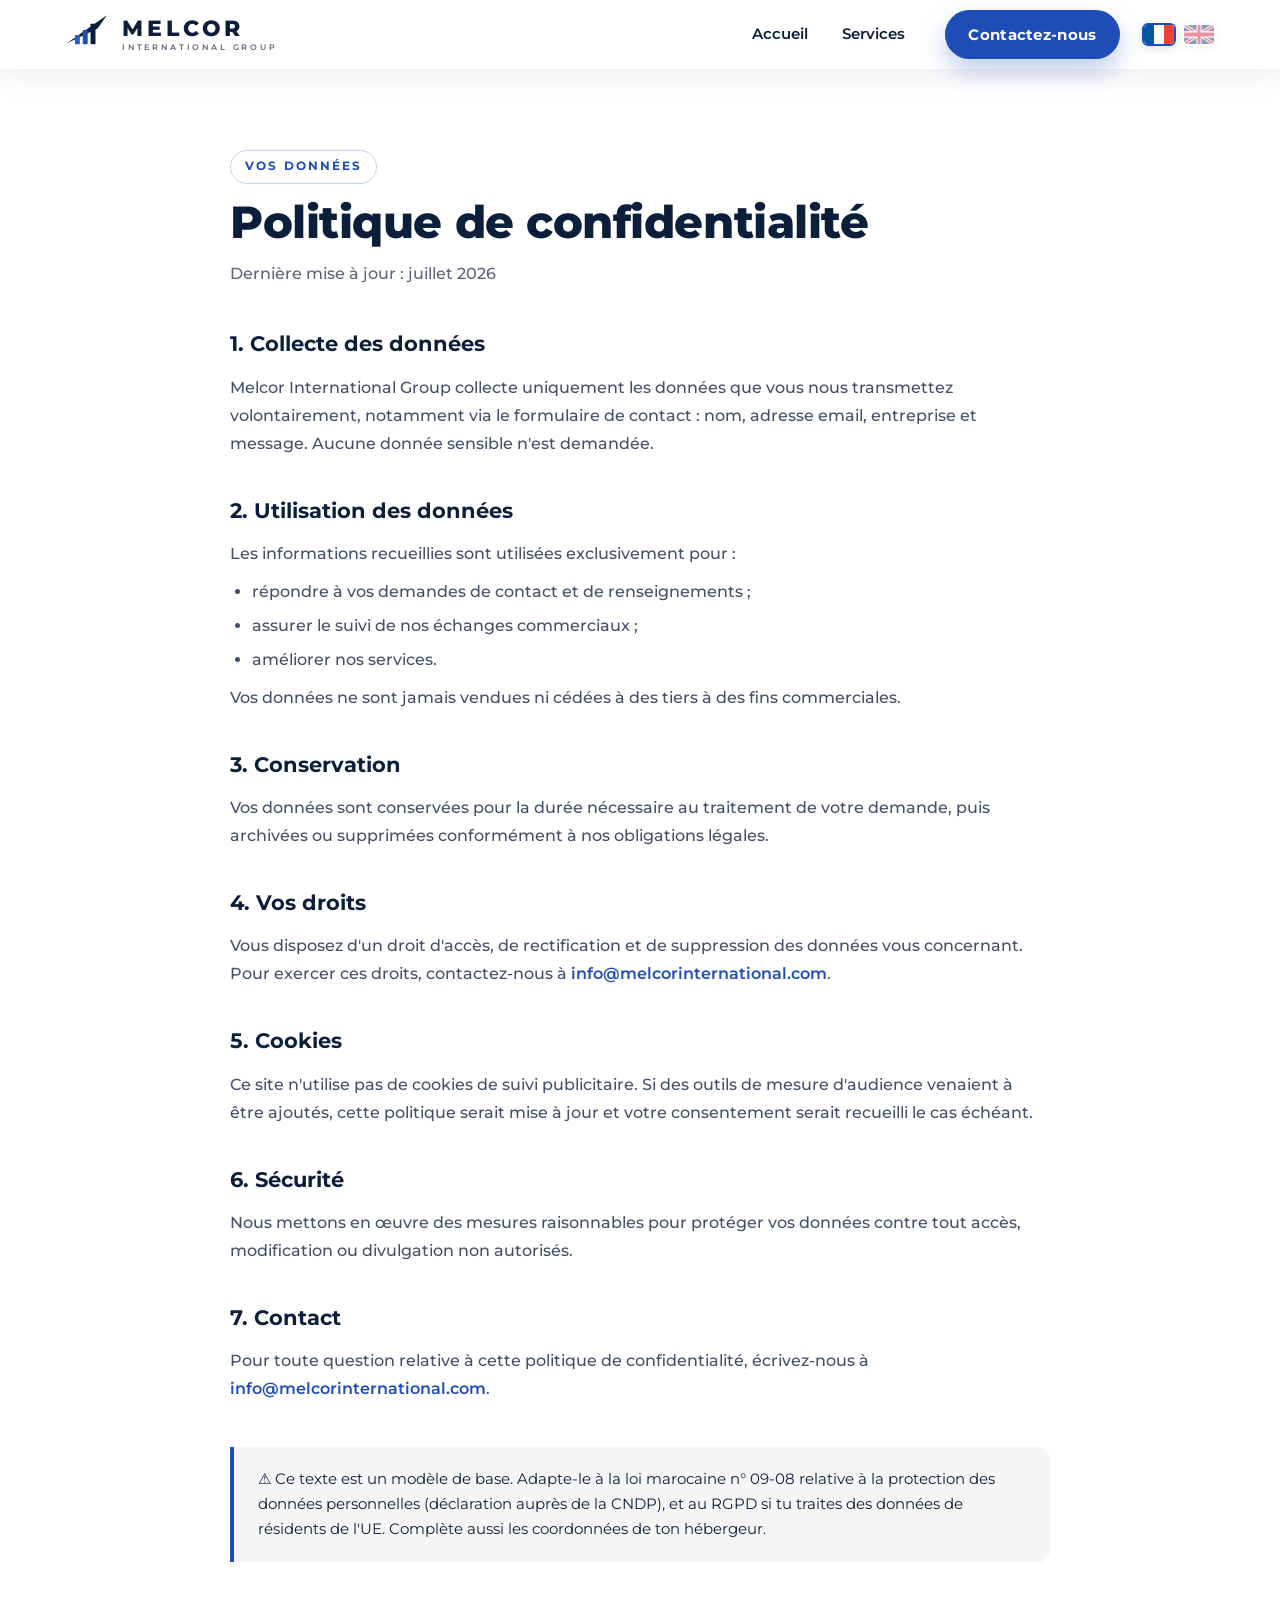
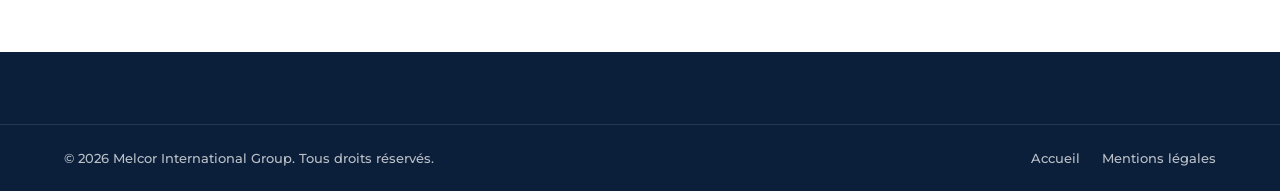
==== commit ba21740a: "Logo: fleche a pointe nette pour coller au logo client (header, footer, favicon, OG) Co-Authored-By:" ====
--- a/confidentialite.html
+++ b/confidentialite.html
@@ -18,10 +18,10 @@
       <a href="index.html" class="brand" aria-label="Melcor International Group - Accueil">
         <span class="brand__logo">
           <svg viewBox="0 0 64 48" width="46" height="34" aria-hidden="true">
-            <path class="lg-arrow" d="M4 44 L60 4 L60 12 L18 42 Z" />
-            <rect class="lg-bar" x="16" y="30" width="7" height="14" rx="1" />
-            <rect class="lg-bar" x="28" y="22" width="7" height="22" rx="1" />
-            <rect class="lg-bar" x="40" y="14" width="7" height="30" rx="1" />
+            <path class="lg-arrow" d="M3 43 L60 3 L47 22 Z" />
+            <rect class="lg-bar" x="15" y="31" width="7" height="13" rx="1" />
+            <rect class="lg-bar" x="26" y="24" width="7" height="20" rx="1" />
+            <rect class="lg-bar" x="37" y="15" width="7" height="29" rx="1" />
           </svg>
         </span>
         <span class="brand__text">
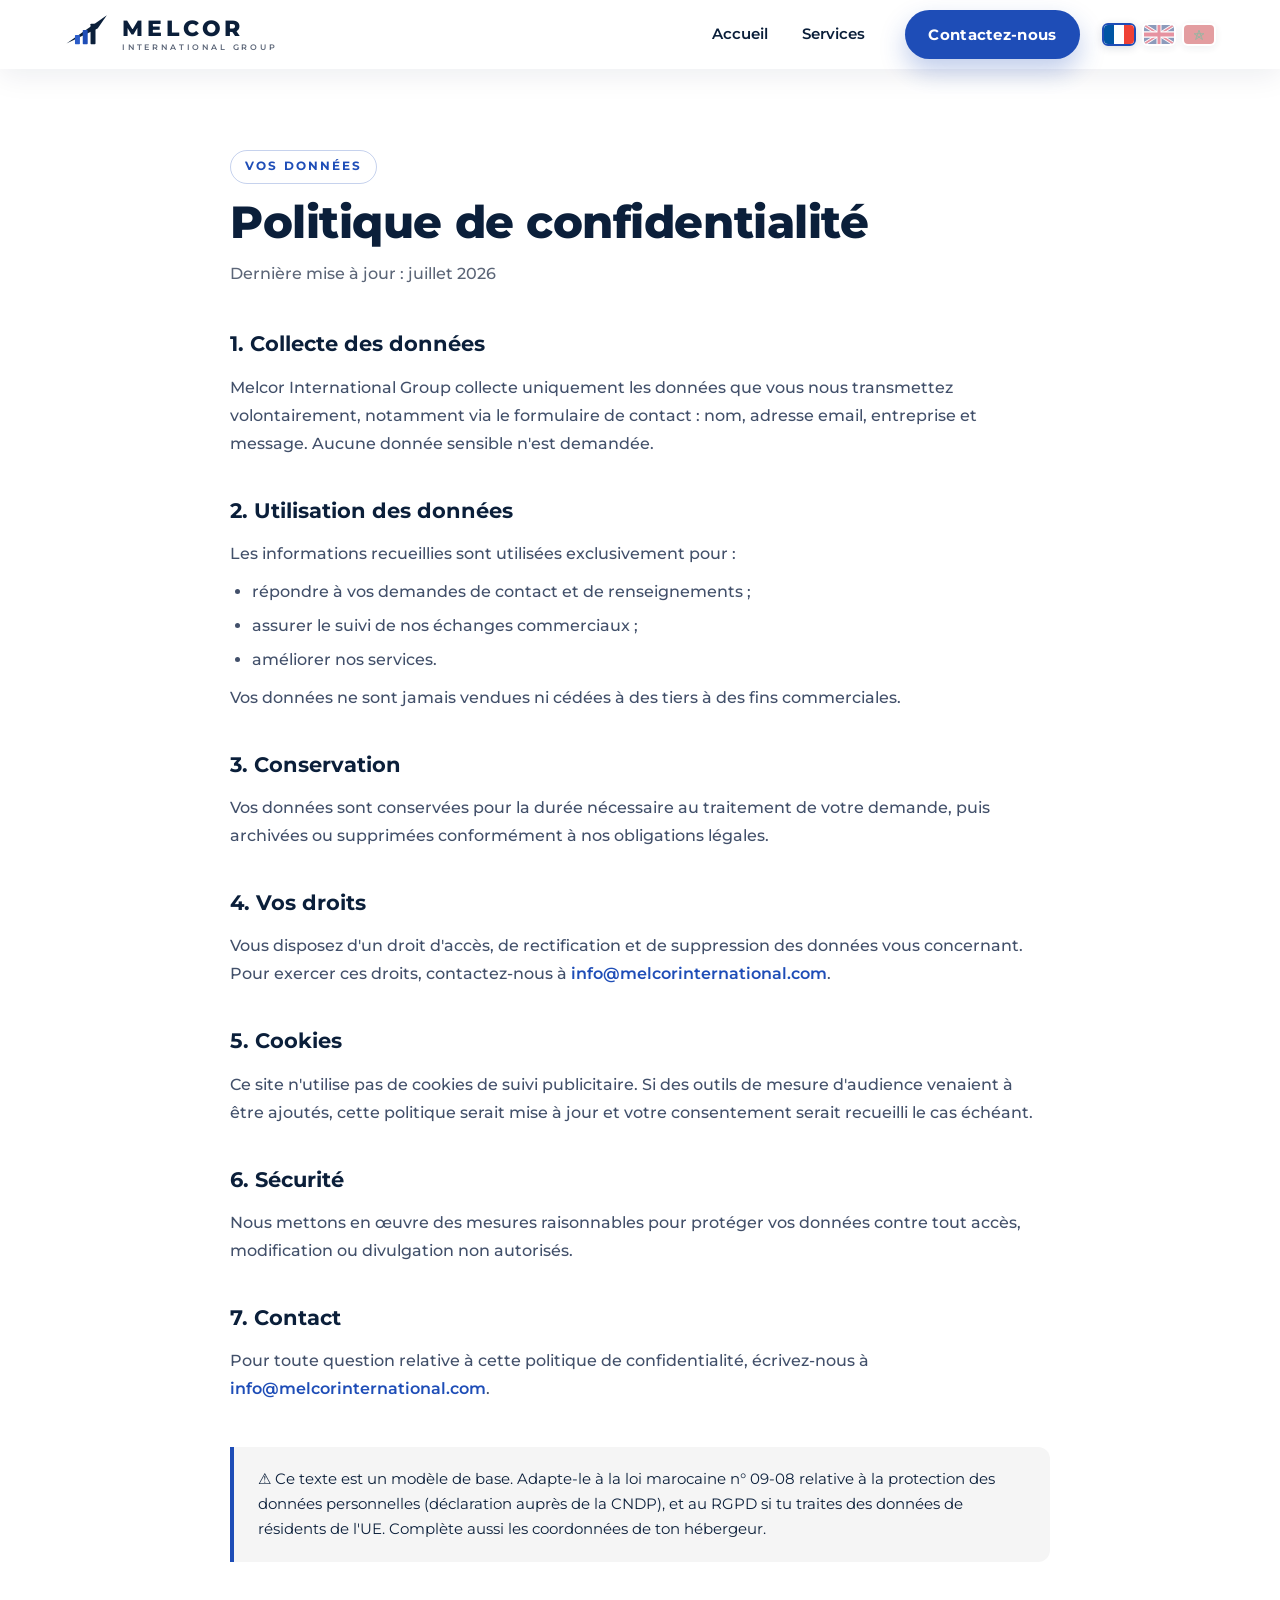
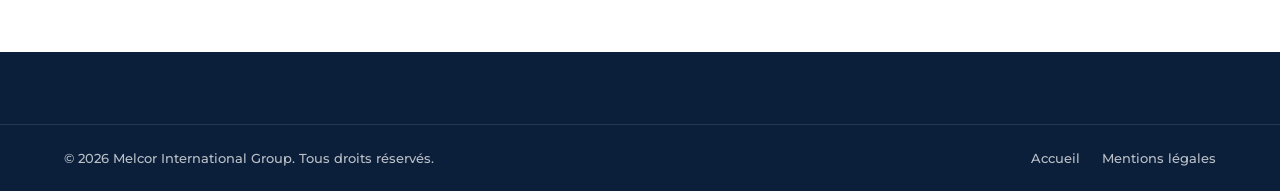
==== commit 176704ef: "Ajout de la langue arabe (trilingue FR/EN/AR) avec RTL - 3e drapeau (Maroc) dans le selecteur de lan" ====
--- a/confidentialite.html
+++ b/confidentialite.html
@@ -9,7 +9,7 @@
   <link rel="icon" type="image/svg+xml" href="favicon.svg" />
   <link rel="preconnect" href="https://fonts.googleapis.com" />
   <link rel="preconnect" href="https://fonts.gstatic.com" crossorigin />
-  <link href="https://fonts.googleapis.com/css2?family=Montserrat:wght@400;500;600;700;800;900&display=swap" rel="stylesheet" />
+  <link href="https://fonts.googleapis.com/css2?family=Cairo:wght@400;500;600;700;800;900&family=Montserrat:wght@400;500;600;700;800;900&display=swap" rel="stylesheet" />
   <link rel="stylesheet" href="css/styles.css" />
 </head>
 <body>
@@ -30,16 +30,19 @@
         </span>
       </a>
       <nav class="nav" id="nav">
-        <a href="index.html" class="nav__link" data-en="Home">Accueil</a>
-        <a href="index.html#services" class="nav__link" data-en="Services">Services</a>
-        <a href="index.html#contact" class="btn btn--primary nav__cta" data-en="Get in touch">Contactez-nous</a>
+        <a href="index.html" class="nav__link" data-en="Home" data-ar="الرئيسية">Accueil</a>
+        <a href="index.html#services" class="nav__link" data-en="Services" data-ar="خدماتنا">Services</a>
+        <a href="index.html#contact" class="btn btn--primary nav__cta" data-en="Get in touch" data-ar="تواصل معنا">Contactez-nous</a>
       </nav>
-      <div class="lang" role="group" aria-label="Choisir la langue / Choose language">
+      <div class="lang" role="group" aria-label="Choisir la langue / Choose language / اختر اللغة">
         <button class="lang__btn is-active" data-lang="fr" aria-label="Français" title="Français">
           <svg class="flag" viewBox="0 0 3 2" preserveAspectRatio="none" aria-hidden="true"><rect width="3" height="2" fill="#fff"/><rect width="1" height="2" fill="#0055A4"/><rect width="1" height="2" x="2" fill="#EF4135"/></svg>
         </button>
         <button class="lang__btn" data-lang="en" aria-label="English" title="English">
           <svg class="flag" viewBox="0 0 60 30" preserveAspectRatio="none" aria-hidden="true"><rect width="60" height="30" fill="#012169"/><path d="M0,0 L60,30 M60,0 L0,30" stroke="#fff" stroke-width="6"/><path d="M0,0 L60,30 M60,0 L0,30" stroke="#C8102E" stroke-width="3"/><path d="M30,0 V30 M0,15 H60" stroke="#fff" stroke-width="10"/><path d="M30,0 V30 M0,15 H60" stroke="#C8102E" stroke-width="6"/></svg>
+        </button>
+        <button class="lang__btn" data-lang="ar" aria-label="العربية" title="العربية">
+          <svg class="flag" viewBox="0 0 60 40" preserveAspectRatio="none" aria-hidden="true"><rect width="60" height="40" fill="#c1272d"/><path d="M30 11 L36.9 30.5 L20.3 18.4 L39.7 18.4 L23.1 30.5 Z" fill="none" stroke="#006233" stroke-width="1.6"/></svg>
         </button>
       </div>
     </div>
@@ -48,60 +51,60 @@
   <main class="legal">
     <div class="container">
       <div class="legal__head">
-        <span class="section-head__tag" data-en="Your data">Vos données</span>
-        <h1 data-en="Privacy policy">Politique de confidentialité</h1>
-        <p data-en="Last updated: July 2026">Dernière mise à jour : juillet 2026</p>
+        <span class="section-head__tag" data-en="Your data" data-ar="بياناتك">Vos données</span>
+        <h1 data-en="Privacy policy" data-ar="سياسة الخصوصية">Politique de confidentialité</h1>
+        <p data-en="Last updated: July 2026" data-ar="آخر تحديث: يوليو 2026">Dernière mise à jour : juillet 2026</p>
       </div>
 
       <div class="legal__body">
-        <h2 data-en="1. Data collection">1. Collecte des données</h2>
-        <p data-en="Melcor International Group only collects the data you voluntarily provide, in particular through the contact form: name, email address, company and message. No sensitive data is requested.">
+        <h2 data-en="1. Data collection" data-ar="1. جمع البيانات">1. Collecte des données</h2>
+        <p data-en="Melcor International Group only collects the data you voluntarily provide, in particular through the contact form: name, email address, company and message. No sensitive data is requested." data-ar="لا تجمع Melcor International Group سوى البيانات التي تقدّمها طوعاً، لا سيما عبر نموذج الاتصال: الاسم والبريد الإلكتروني والشركة والرسالة. لا تُطلب أي بيانات حساسة.">
           Melcor International Group collecte uniquement les données que vous nous transmettez volontairement,
           notamment via le formulaire de contact : nom, adresse email, entreprise et message. Aucune donnée
           sensible n'est demandée.
         </p>
 
-        <h2 data-en="2. Use of data">2. Utilisation des données</h2>
-        <p data-en="The information collected is used exclusively to:">Les informations recueillies sont utilisées exclusivement pour :</p>
+        <h2 data-en="2. Use of data" data-ar="2. استخدام البيانات">2. Utilisation des données</h2>
+        <p data-en="The information collected is used exclusively to:" data-ar="تُستخدم المعلومات المجمَّعة حصرياً من أجل:">Les informations recueillies sont utilisées exclusivement pour :</p>
         <ul>
-          <li data-en="respond to your contact and information requests;">répondre à vos demandes de contact et de renseignements ;</li>
-          <li data-en="follow up on our business exchanges;">assurer le suivi de nos échanges commerciaux ;</li>
-          <li data-en="improve our services.">améliorer nos services.</li>
+          <li data-en="respond to your contact and information requests;" data-ar="الرد على طلبات التواصل والاستفسار؛">répondre à vos demandes de contact et de renseignements ;</li>
+          <li data-en="follow up on our business exchanges;" data-ar="متابعة تعاملاتنا التجارية؛">assurer le suivi de nos échanges commerciaux ;</li>
+          <li data-en="improve our services." data-ar="تحسين خدماتنا.">améliorer nos services.</li>
         </ul>
-        <p data-en="Your data is never sold or transferred to third parties for commercial purposes.">Vos données ne sont jamais vendues ni cédées à des tiers à des fins commerciales.</p>
+        <p data-en="Your data is never sold or transferred to third parties for commercial purposes." data-ar="لا تُباع بياناتك أو تُنقل إلى أطراف ثالثة لأغراض تجارية أبداً.">Vos données ne sont jamais vendues ni cédées à des tiers à des fins commerciales.</p>
 
-        <h2 data-en="3. Retention">3. Conservation</h2>
-        <p data-en="Your data is kept for the time necessary to process your request, then archived or deleted in accordance with our legal obligations.">
+        <h2 data-en="3. Retention" data-ar="3. مدة الاحتفاظ">3. Conservation</h2>
+        <p data-en="Your data is kept for the time necessary to process your request, then archived or deleted in accordance with our legal obligations." data-ar="يُحتفظ ببياناتك للمدة اللازمة لمعالجة طلبك، ثم تُؤرشَف أو تُحذَف وفقاً لالتزاماتنا القانونية.">
           Vos données sont conservées pour la durée nécessaire au traitement de votre demande, puis archivées
           ou supprimées conformément à nos obligations légales.
         </p>
 
-        <h2 data-en="4. Your rights">4. Vos droits</h2>
-        <p data-en="You have the right to access, rectify and delete data concerning you. To exercise these rights, contact us at &lt;a href=&quot;mailto:info@melcorinternational.com&quot;&gt;info@melcorinternational.com&lt;/a&gt;.">
+        <h2 data-en="4. Your rights" data-ar="4. حقوقك">4. Vos droits</h2>
+        <p data-en="You have the right to access, rectify and delete data concerning you. To exercise these rights, contact us at &lt;a href=&quot;mailto:info@melcorinternational.com&quot;&gt;info@melcorinternational.com&lt;/a&gt;." data-ar="لك الحق في الوصول إلى بياناتك وتصحيحها وحذفها. لممارسة هذه الحقوق، تواصل معنا عبر &lt;a href=&quot;mailto:info@melcorinternational.com&quot;&gt;info@melcorinternational.com&lt;/a&gt;.">
           Vous disposez d'un droit d'accès, de rectification et de suppression des données vous concernant.
           Pour exercer ces droits, contactez-nous à
           <a href="mailto:info@melcorinternational.com">info@melcorinternational.com</a>.
         </p>
 
-        <h2 data-en="5. Cookies">5. Cookies</h2>
-        <p data-en="This site does not use advertising tracking cookies. If audience measurement tools were to be added, this policy would be updated and your consent obtained where applicable.">
+        <h2 data-en="5. Cookies" data-ar="5. ملفات تعريف الارتباط">5. Cookies</h2>
+        <p data-en="This site does not use advertising tracking cookies. If audience measurement tools were to be added, this policy would be updated and your consent obtained where applicable." data-ar="لا يستخدم هذا الموقع ملفات تعريف ارتباط للتتبّع الإعلاني. وإذا أُضيفت أدوات لقياس الجمهور، فسيتم تحديث هذه السياسة والحصول على موافقتك عند الاقتضاء.">
           Ce site n'utilise pas de cookies de suivi publicitaire. Si des outils de mesure d'audience venaient
           à être ajoutés, cette politique serait mise à jour et votre consentement serait recueilli le cas échéant.
         </p>
 
-        <h2 data-en="6. Security">6. Sécurité</h2>
-        <p data-en="We implement reasonable measures to protect your data against any unauthorized access, alteration or disclosure.">
+        <h2 data-en="6. Security" data-ar="6. الأمن">6. Sécurité</h2>
+        <p data-en="We implement reasonable measures to protect your data against any unauthorized access, alteration or disclosure." data-ar="نطبّق تدابير معقولة لحماية بياناتك من أي وصول أو تعديل أو إفشاء غير مصرَّح به.">
           Nous mettons en œuvre des mesures raisonnables pour protéger vos données contre tout accès,
           modification ou divulgation non autorisés.
         </p>
 
-        <h2 data-en="7. Contact">7. Contact</h2>
-        <p data-en="For any question about this privacy policy, write to us at &lt;a href=&quot;mailto:info@melcorinternational.com&quot;&gt;info@melcorinternational.com&lt;/a&gt;.">
+        <h2 data-en="7. Contact" data-ar="7. اتصل بنا">7. Contact</h2>
+        <p data-en="For any question about this privacy policy, write to us at &lt;a href=&quot;mailto:info@melcorinternational.com&quot;&gt;info@melcorinternational.com&lt;/a&gt;." data-ar="لأي سؤال يتعلق بسياسة الخصوصية هذه، راسلنا عبر &lt;a href=&quot;mailto:info@melcorinternational.com&quot;&gt;info@melcorinternational.com&lt;/a&gt;.">
           Pour toute question relative à cette politique de confidentialité, écrivez-nous à
           <a href="mailto:info@melcorinternational.com">info@melcorinternational.com</a>.
         </p>
 
-        <div class="legal__note" data-en="⚠️ This text is a basic template. Adapt it to Moroccan law no. 09-08 on personal data protection (declaration to the CNDP), and to the GDPR if you process data of EU residents. Also fill in your host's details.">
+        <div class="legal__note" data-en="⚠️ This text is a basic template. Adapt it to Moroccan law no. 09-08 on personal data protection (declaration to the CNDP), and to the GDPR if you process data of EU residents. Also fill in your host's details." data-ar="⚠️ هذا النص نموذج أساسي. عدّله ليتوافق مع القانون المغربي رقم 09-08 المتعلق بحماية البيانات الشخصية (التصريح لدى CNDP)، ومع اللائحة الأوروبية RGPD إذا كنت تعالج بيانات مقيمين في الاتحاد الأوروبي. أكمل أيضاً بيانات المستضيف.">
           ⚠️ Ce texte est un modèle de base. Adapte-le à la loi marocaine n° 09-08 relative à la protection
           des données personnelles (déclaration auprès de la CNDP), et au RGPD si tu traites des données de
           résidents de l'UE. Complète aussi les coordonnées de ton hébergeur.
@@ -113,10 +116,10 @@
   <footer class="footer">
     <div class="footer__bottom">
       <div class="container">
-        <p data-en="© 2026 Melcor International Group. All rights reserved.">© 2026 Melcor International Group. Tous droits réservés.</p>
+        <p data-en="© 2026 Melcor International Group. All rights reserved." data-ar="© 2026 ميلكور إنترناشيونال غروب. جميع الحقوق محفوظة.">© 2026 Melcor International Group. Tous droits réservés.</p>
         <nav class="footer__legal">
-          <a href="index.html" data-en="Home">Accueil</a>
-          <a href="mentions-legales.html" data-en="Legal notice">Mentions légales</a>
+          <a href="index.html" data-en="Home" data-ar="الرئيسية">Accueil</a>
+          <a href="mentions-legales.html" data-en="Legal notice" data-ar="الإشعار القانوني">Mentions légales</a>
         </nav>
       </div>
     </div>
--- a/css/styles.css
+++ b/css/styles.css
@@ -542,6 +542,38 @@
   *{animation:none!important}
   html{scroll-behavior:auto}
 }
+
+/* =========================================================
+   ARABIC / RTL
+   ========================================================= */
+html[lang="ar"] body{font-family:'Cairo','Montserrat',system-ui,sans-serif}
+/* l'arabe : pas d'espacement de lettres ni de capitalisation forcée */
+html[lang="ar"] .eyebrow,
+html[lang="ar"] .section-head__tag,
+html[lang="ar"] .hero__title,
+html[lang="ar"] .nav__link,
+html[lang="ar"] .brand__sub,
+html[lang="ar"] .chip,
+html[lang="ar"] .stat p{letter-spacing:normal}
+html[lang="ar"] .section-head__tag{text-transform:none}
+html[lang="ar"] .hero__title{line-height:1.3}
+html[lang="ar"] .stat__num{font-family:'Montserrat',sans-serif} /* chiffres en latin */
+
+/* Miroir RTL (n'affecte jamais le LTR) */
+html[dir="rtl"] .header__inner .brand{margin-right:0;margin-left:auto}
+html[dir="rtl"] .lang{margin-left:0;margin-right:22px}
+html[dir="rtl"] .burger{margin-left:0;margin-right:10px}
+html[dir="rtl"] .nav__link::after{left:auto;right:0}
+html[dir="rtl"] .checklist li{padding-left:0;padding-right:36px}
+html[dir="rtl"] .checklist li::before{left:auto;right:0}
+html[dir="rtl"] .checklist li::after{left:auto;right:8px}
+html[dir="rtl"] .about__badge{left:auto;right:-26px;border-left:0;border-right:4px solid var(--blue)}
+html[dir="rtl"] .hero__card--1{left:auto;right:-28px}
+html[dir="rtl"] .hero__card--2{right:auto;left:-24px}
+html[dir="rtl"] .service::before{left:auto;right:0}
+html[dir="rtl"] .service__no{right:auto;left:30px}
+html[dir="rtl"] .step::before{left:auto;right:0;border-radius:0 4px 4px 0}
+html[dir="rtl"] .faq__item summary{text-align:right}
 
 /* =========================================================
    RESPONSIVE
@@ -570,6 +602,8 @@
     transition:transform .45s var(--ease);box-shadow:-20px 0 60px rgba(11,31,58,.15);
   }
   .nav.open{transform:translateX(0)}
+  html[dir="rtl"] .nav{inset:0 auto 0 0;transform:translateX(-100%);box-shadow:20px 0 60px rgba(11,31,58,.15)}
+  html[dir="rtl"] .nav.open{transform:translateX(0)}
   .nav__link{font-size:1.2rem}
   .nav__cta{margin-left:0;margin-top:10px}
   .burger{display:flex}
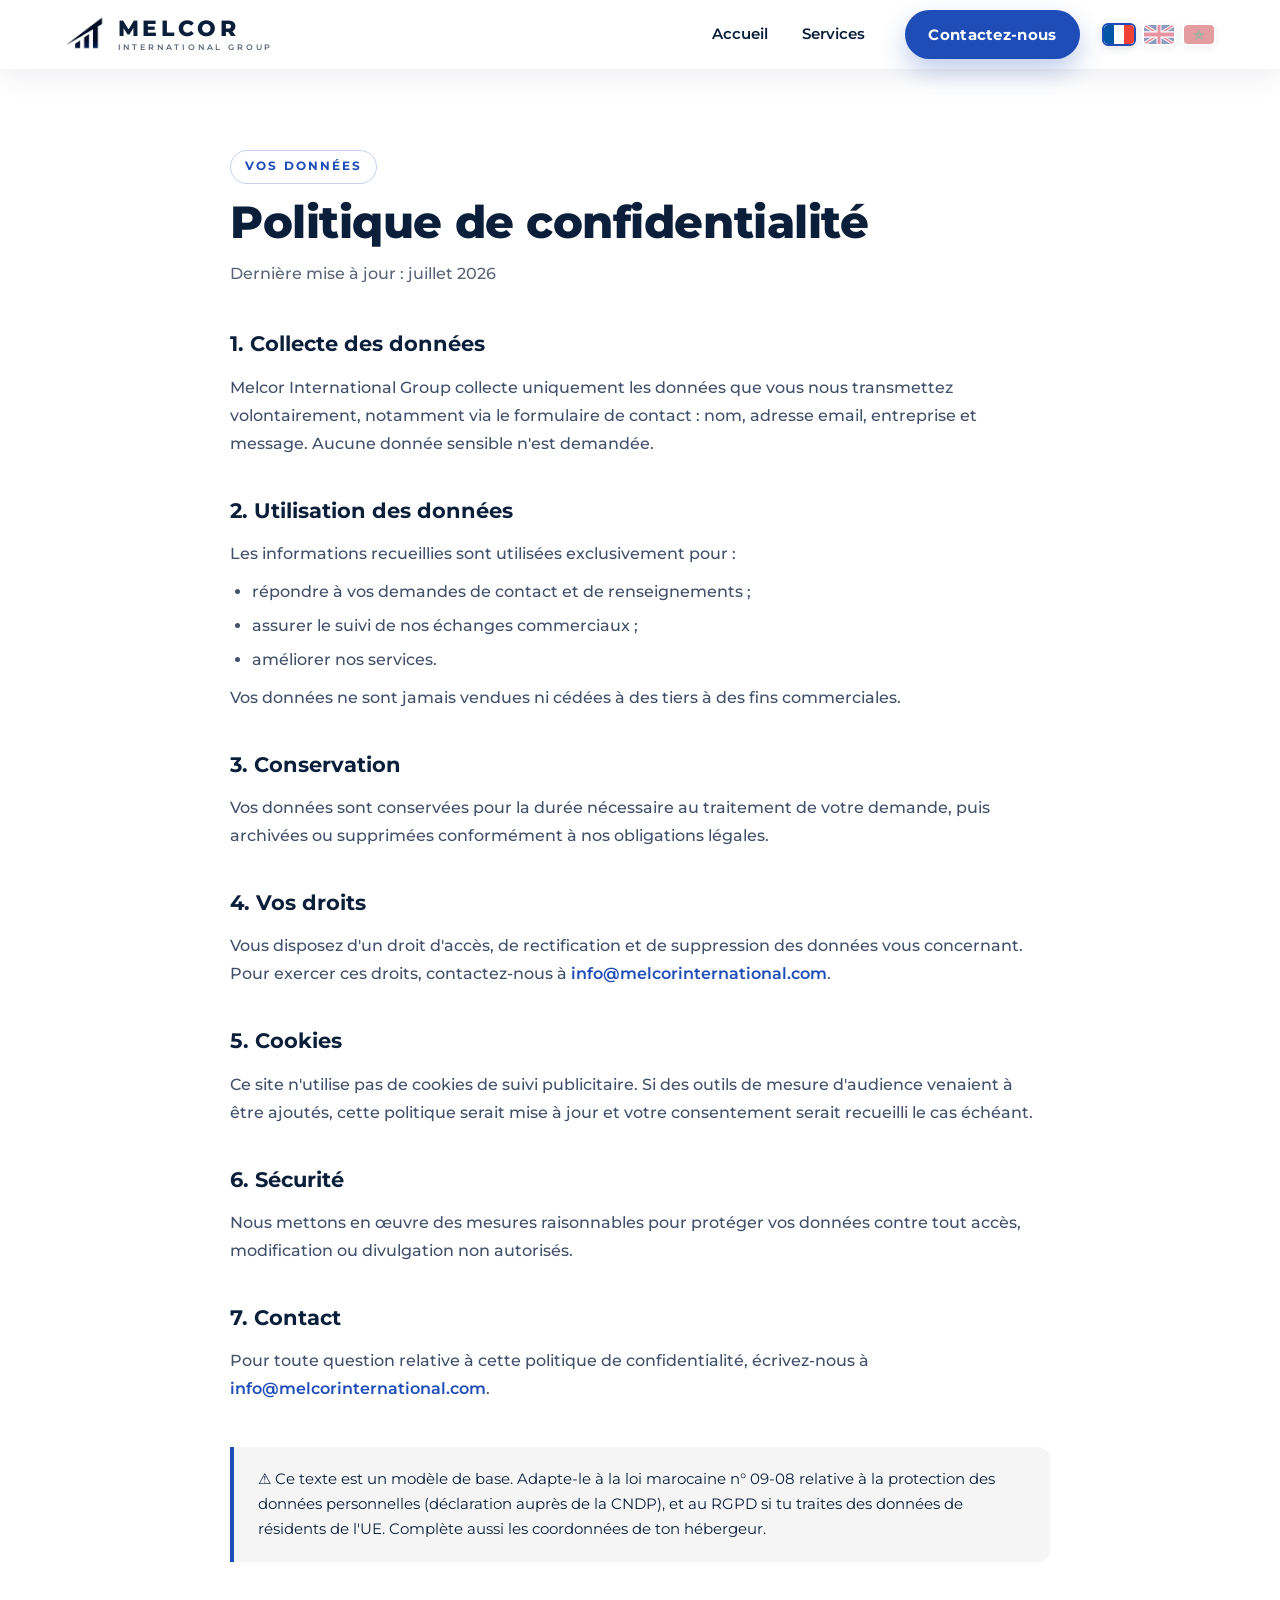
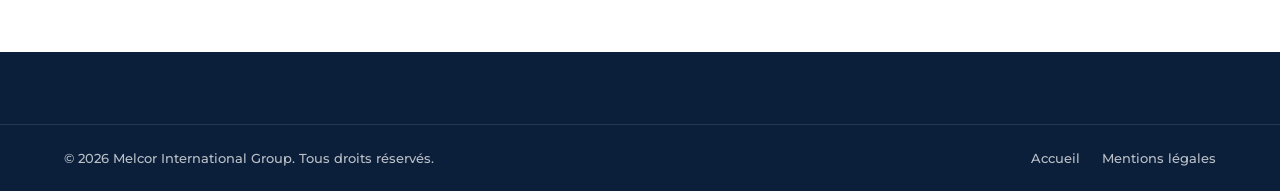
==== commit 5d69bd34: "Logo: utilisation du vrai fichier client (PNG transparent) au lieu du SVG - assets/logo-icon.png (ic" ====
--- a/confidentialite.html
+++ b/confidentialite.html
@@ -17,12 +17,7 @@
     <div class="container header__inner">
       <a href="index.html" class="brand" aria-label="Melcor International Group - Accueil">
         <span class="brand__logo">
-          <svg viewBox="0 0 64 48" width="46" height="34" aria-hidden="true">
-            <path class="lg-arrow" d="M3 43 L60 3 L47 22 Z" />
-            <rect class="lg-bar" x="15" y="31" width="7" height="13" rx="1" />
-            <rect class="lg-bar" x="26" y="24" width="7" height="20" rx="1" />
-            <rect class="lg-bar" x="37" y="15" width="7" height="29" rx="1" />
-          </svg>
+          <img class="brand__img" src="assets/logo-icon.png" alt="" aria-hidden="true" />
         </span>
         <span class="brand__text">
           <span class="brand__name">MELCOR</span>
--- a/css/styles.css
+++ b/css/styles.css
@@ -61,6 +61,10 @@
 
 /* ---------- Logo ---------- */
 .brand{display:flex;align-items:center;gap:12px}
+.brand__img{height:42px;width:auto;display:block}
+.footer .brand__img{height:38px}
+/* footer sombre : l'icône navy devient blanche */
+.brand--light .brand__img{filter:brightness(0) invert(1)}
 .brand__logo svg .lg-arrow{fill:var(--navy)}
 .brand__logo svg .lg-bar{fill:var(--blue)}
 .brand__logo svg .lg-bar:nth-child(2){fill:#2b5cc9}
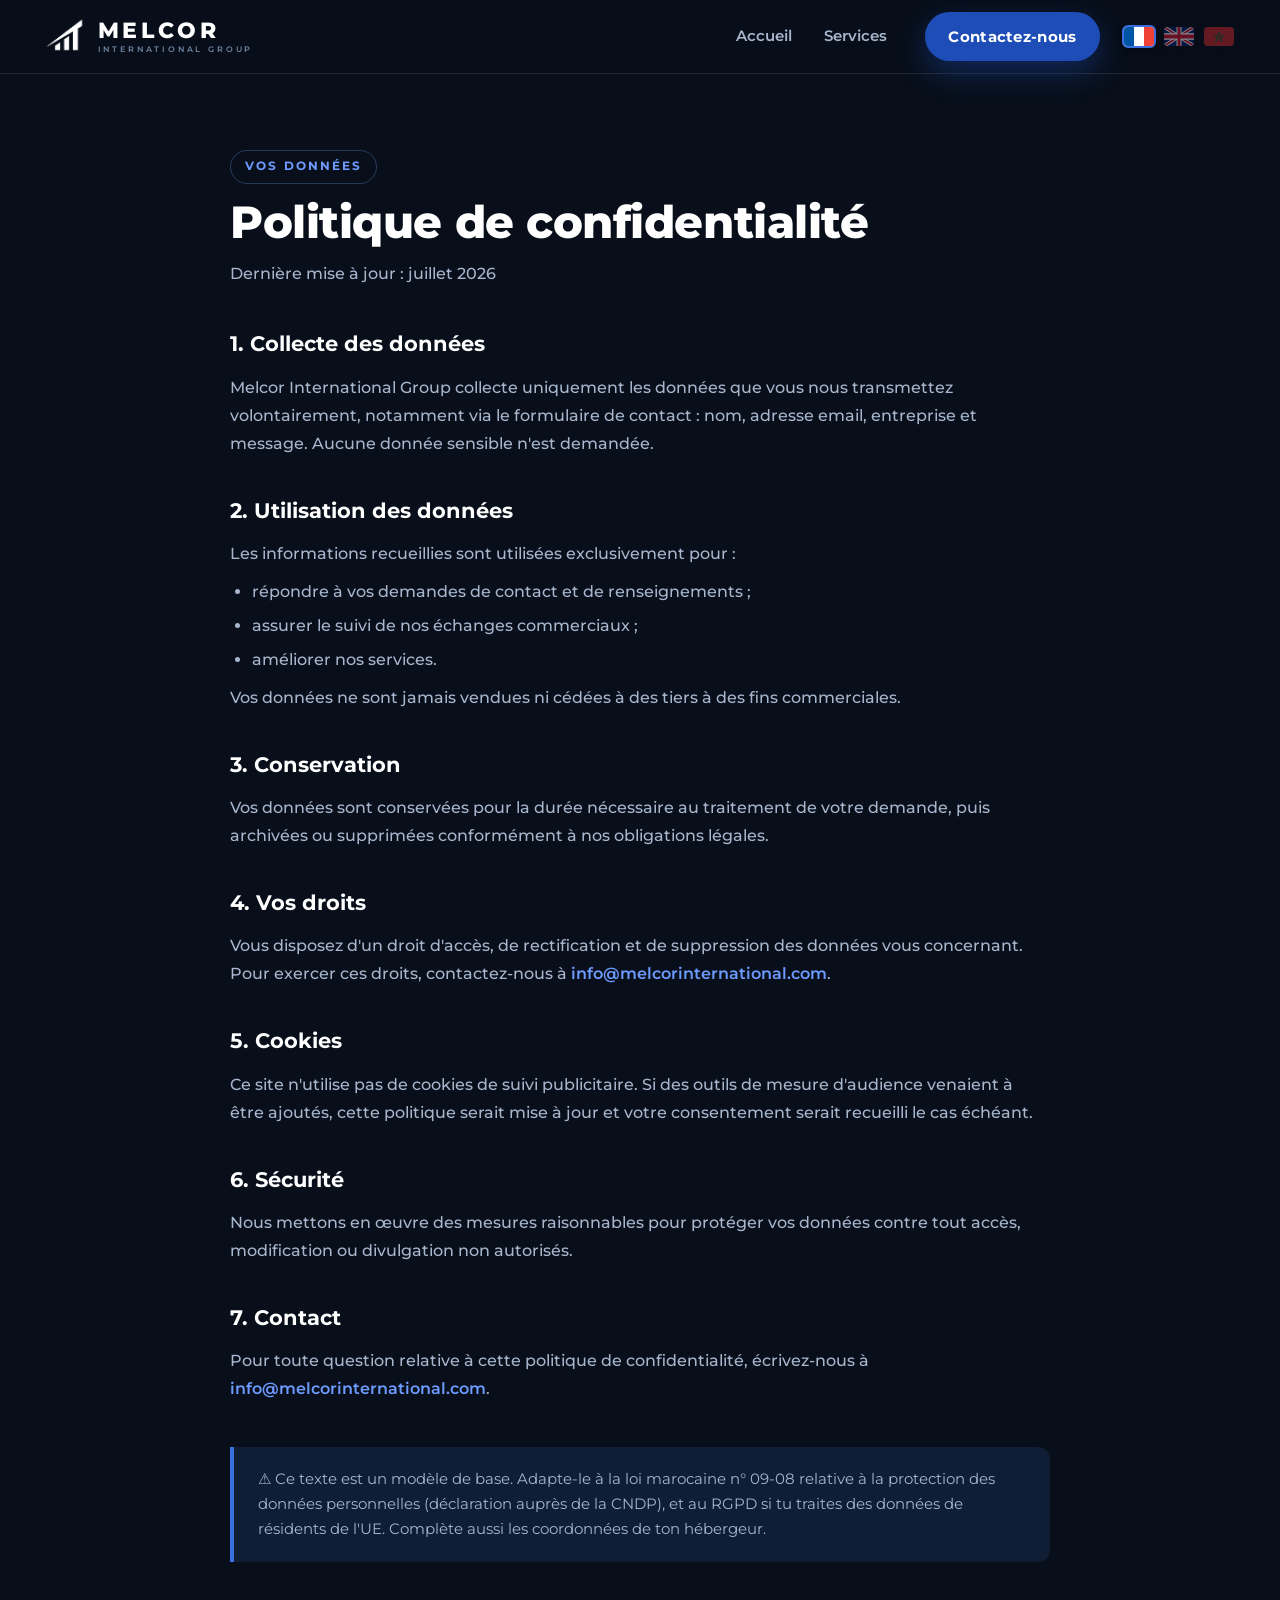
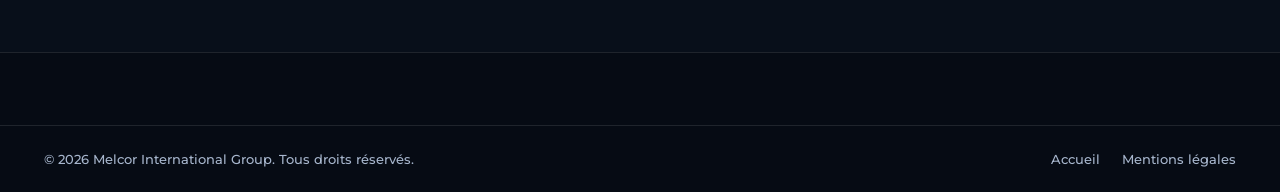
==== commit 83bf7ef6: "Texte: suppression du tiret cadratin (—) en FR/EN/AR Remplace par virgule, point-virgule ou | selon " ====
--- a/confidentialite.html
+++ b/confidentialite.html
@@ -3,7 +3,7 @@
 <head>
   <meta charset="UTF-8" />
   <meta name="viewport" content="width=device-width, initial-scale=1.0" />
-  <title>Politique de confidentialité — Melcor International Group</title>
+  <title>Politique de confidentialité | Melcor International Group</title>
   <meta name="description" content="Politique de confidentialité et protection des données de Melcor International Group." />
   <meta name="robots" content="noindex" />
   <link rel="icon" type="image/svg+xml" href="favicon.svg" />
--- a/css/styles.css
+++ b/css/styles.css
@@ -1,26 +1,34 @@
 /* =========================================================
-   MELCOR INTERNATIONAL GROUP — Design System
+   MELCOR INTERNATIONAL GROUP — Dark cinematic theme
+   Palette conservée : #0B1F3A / #1E4DB7 / #111111 / #F5F5F5 / #FFFFFF
+   Police : Montserrat (Cairo pour l'arabe)
    ========================================================= */
 :root{
   --navy:#0B1F3A;
-  --navy-2:#0d2748;
   --blue:#1E4DB7;
   --blue-light:#3b6fe0;
-  --black:#111111;
-  --gray:#5b6577;
-  --gray-light:#F5F5F5;
-  --line:#e7eaf0;
-  --white:#FFFFFF;
+  --blue-glow:#6d9bff;
+
+  --bg:#080f1a;          /* fond de page, presque noir bleuté */
+  --bg-alt:#0b1626;      /* sections alternées */
+  --surface:#0f1e34;     /* cartes */
+  --surface-hi:#152845;  /* cartes au survol */
+
+  --text:#eef3fb;        /* titres */
+  --text-soft:#a7b6cd;   /* corps */
+  --text-dim:#7186a3;    /* discret */
+  --line:rgba(255,255,255,.10);
+  --line-hi:rgba(255,255,255,.18);
+  --white:#fff;
 
   --font:'Montserrat',system-ui,-apple-system,Segoe UI,Roboto,sans-serif;
 
   --radius:16px;
   --radius-sm:10px;
-  --shadow-sm:0 4px 20px rgba(11,31,58,.06);
-  --shadow-md:0 18px 50px rgba(11,31,58,.10);
-  --shadow-lg:0 30px 80px rgba(11,31,58,.16);
-
-  --container:1200px;
+  --shadow-md:0 18px 50px rgba(0,0,0,.35);
+  --shadow-lg:0 30px 80px rgba(0,0,0,.5);
+
+  --container:1240px;
   --ease:cubic-bezier(.22,.61,.36,1);
 }
 
@@ -28,8 +36,8 @@
 html{scroll-behavior:smooth;-webkit-text-size-adjust:100%}
 body{
   font-family:var(--font);
-  color:var(--navy);
-  background:var(--white);
+  color:var(--text-soft);
+  background:var(--bg);
   line-height:1.65;
   font-size:16px;
   overflow-x:hidden;
@@ -39,6 +47,7 @@
 a{color:inherit;text-decoration:none}
 ul{list-style:none}
 button{font-family:inherit;cursor:pointer;border:0;background:none}
+h1,h2,h3,h4{color:var(--text)}
 
 .container{width:100%;max-width:var(--container);margin:0 auto;padding:0 24px}
 
@@ -47,474 +56,358 @@
   display:inline-flex;align-items:center;justify-content:center;gap:.5em;
   font-weight:700;font-size:.92rem;letter-spacing:.02em;
   padding:.85em 1.6em;border-radius:999px;
-  transition:transform .3s var(--ease),box-shadow .3s var(--ease),background .3s,color .3s;
+  transition:transform .3s var(--ease),box-shadow .3s var(--ease),background .3s,color .3s,border-color .3s;
   white-space:nowrap;
 }
-.btn--lg{padding:1.05em 2em;font-size:1rem}
+.btn--lg{padding:1.05em 2.1em;font-size:1rem}
 .btn--block{width:100%}
-.btn--primary{background:var(--blue);color:#fff;box-shadow:0 12px 26px rgba(30,77,183,.28)}
-.btn--primary:hover{background:var(--navy);transform:translateY(-3px);box-shadow:0 18px 34px rgba(11,31,58,.32)}
-.btn--ghost{background:transparent;color:var(--navy);border:1.5px solid rgba(11,31,58,.2)}
-.btn--ghost:hover{border-color:var(--navy);background:var(--navy);color:#fff;transform:translateY(-3px)}
+.btn--primary{background:var(--blue);color:#fff;box-shadow:0 12px 30px rgba(30,77,183,.4)}
+.btn--primary:hover{background:var(--blue-light);transform:translateY(-3px);box-shadow:0 18px 40px rgba(30,77,183,.5)}
+.btn--ghost{background:rgba(255,255,255,.04);color:#fff;border:1.5px solid rgba(255,255,255,.25)}
+.btn--ghost:hover{border-color:#fff;background:#fff;color:var(--navy);transform:translateY(-3px)}
 .btn--white{background:#fff;color:var(--navy)}
 .btn--white:hover{transform:translateY(-3px);box-shadow:var(--shadow-md)}
 
 /* ---------- Logo ---------- */
 .brand{display:flex;align-items:center;gap:12px}
-.brand__img{height:42px;width:auto;display:block}
+.brand__img{height:42px;width:auto;display:block;filter:brightness(0) invert(1)} /* icône navy -> blanche sur fond sombre */
 .footer .brand__img{height:38px}
-/* footer sombre : l'icône navy devient blanche */
-.brand--light .brand__img{filter:brightness(0) invert(1)}
-.brand__logo svg .lg-arrow{fill:var(--navy)}
-.brand__logo svg .lg-bar{fill:var(--blue)}
-.brand__logo svg .lg-bar:nth-child(2){fill:#2b5cc9}
-.brand__logo svg .lg-bar:nth-child(3){fill:#1E4DB7}
-.brand__logo svg .lg-bar:nth-child(4){fill:var(--navy)}
 .brand__text{display:flex;flex-direction:column;line-height:1}
-.brand__name{font-weight:800;font-size:1.35rem;letter-spacing:.18em;color:var(--navy)}
-.brand__sub{font-weight:600;font-size:.52rem;letter-spacing:.34em;color:var(--gray);margin-top:3px}
-.brand--light .brand__name{color:#fff}
-.brand--light .brand__sub{color:rgba(255,255,255,.6)}
-.brand--light .lg-arrow{fill:#fff}
+.brand__name{font-weight:800;font-size:1.35rem;letter-spacing:.18em;color:#fff}
+.brand__sub{font-weight:600;font-size:.52rem;letter-spacing:.34em;color:var(--text-dim);margin-top:3px}
 
 /* =========================================================
    HEADER
    ========================================================= */
 .header{
   position:fixed;top:0;left:0;right:0;z-index:100;
-  padding:18px 0;
-  transition:padding .35s var(--ease),background .35s,box-shadow .35s;
+  padding:20px 0;
+  transition:padding .35s var(--ease),background .35s,box-shadow .35s,border-color .35s;
+  border-bottom:1px solid transparent;
 }
 .header.scrolled{
-  padding:10px 0;
-  background:rgba(255,255,255,.85);
-  backdrop-filter:blur(14px);
-  -webkit-backdrop-filter:blur(14px);
-  box-shadow:0 6px 30px rgba(11,31,58,.08);
+  padding:12px 0;
+  background:rgba(8,15,26,.82);
+  backdrop-filter:blur(16px);
+  -webkit-backdrop-filter:blur(16px);
+  border-bottom:1px solid var(--line);
 }
 .header__inner{display:flex;align-items:center;justify-content:space-between}
-.nav{display:flex;align-items:center;gap:34px}
+.header__inner .brand{margin-right:auto}
+.nav{display:flex;align-items:center;gap:32px}
 .nav__link{
-  font-weight:600;font-size:.94rem;color:var(--navy);position:relative;padding:4px 0;
+  font-weight:600;font-size:.94rem;color:var(--text-soft);position:relative;padding:4px 0;
   transition:color .25s;
 }
 .nav__link::after{
   content:'';position:absolute;left:0;bottom:-2px;width:0;height:2px;
-  background:var(--blue);transition:width .3s var(--ease);
-}
-.nav__link:hover{color:var(--blue)}
+  background:var(--blue-light);transition:width .3s var(--ease);
+}
+.nav__link:hover{color:#fff}
 .nav__link:hover::after,.nav__link.is-active::after{width:100%}
-.nav__link.is-active{color:var(--blue)}
-.nav__cta{margin-left:6px}
+.nav__link.is-active{color:#fff}
+.nav__cta{margin-left:6px;color:#fff}
 .nav__cta::after{display:none}
 
 /* language switcher */
-.header__inner .brand{margin-right:auto}
 .lang{display:inline-flex;align-items:center;gap:6px;margin-left:22px}
 .lang__btn{
   width:34px;height:23px;border-radius:6px;overflow:hidden;padding:0;
-  border:2px solid transparent;opacity:.45;line-height:0;
+  border:2px solid transparent;opacity:.5;line-height:0;
   transition:opacity .25s var(--ease),border-color .25s,transform .2s var(--ease);
-  box-shadow:0 2px 8px rgba(11,31,58,.15);
+  box-shadow:0 2px 8px rgba(0,0,0,.4);
 }
 .lang__btn:hover{opacity:1;transform:translateY(-2px)}
-.lang__btn.is-active{opacity:1;border-color:var(--blue)}
+.lang__btn.is-active{opacity:1;border-color:var(--blue-light)}
 .flag{width:100%;height:100%;display:block}
 
 .burger{display:none;flex-direction:column;gap:5px;padding:8px;margin-left:10px;z-index:110}
-.burger span{width:26px;height:2.5px;background:var(--navy);border-radius:2px;transition:.3s var(--ease)}
+.burger span{width:26px;height:2.5px;background:#fff;border-radius:2px;transition:.3s var(--ease)}
 .burger.open span:nth-child(1){transform:translateY(7.5px) rotate(45deg)}
 .burger.open span:nth-child(2){opacity:0}
 .burger.open span:nth-child(3){transform:translateY(-7.5px) rotate(-45deg)}
 
 /* =========================================================
-   HERO
+   HERO — photo plein écran + titre géant
    ========================================================= */
 .hero{
   position:relative;min-height:100vh;display:flex;align-items:center;
-  padding:120px 0 80px;overflow:hidden;
-  background:linear-gradient(120deg,#f4f7fc 0%,#eaf0fa 45%,#dfe8f7 100%);
-}
-.hero__bg{
-  position:absolute;inset:0;
+  padding:140px 0 90px;overflow:hidden;background:var(--navy);
+}
+.hero__media{
+  position:absolute;inset:0;z-index:0;
   background:
-    radial-gradient(circle at 78% 25%,rgba(30,77,183,.22),transparent 42%),
-    radial-gradient(circle at 92% 80%,rgba(11,31,58,.18),transparent 45%);
-}
-/* Skyline en CSS pur (côté droit) */
-.hero__bg::after{
-  content:'';position:absolute;right:0;bottom:0;width:52%;height:88%;
-  background:
-    linear-gradient(180deg,transparent,rgba(11,31,58,.04)),
-    repeating-linear-gradient(90deg,
-      rgba(11,31,58,.10) 0 2px,transparent 2px 46px);
-  -webkit-mask:linear-gradient(180deg,transparent,#000 40%);
-  mask:linear-gradient(180deg,transparent,#000 40%);
-  clip-path:polygon(0 62%,7% 62%,7% 40%,15% 40%,15% 55%,24% 55%,24% 26%,34% 26%,34% 48%,44% 48%,44% 14%,55% 14%,55% 40%,66% 40%,66% 30%,77% 30%,77% 52%,88% 52%,88% 20%,100% 20%,100% 100%,0 100%);
-  opacity:.5;
-}
+    linear-gradient(180deg,rgba(8,15,26,.55),rgba(8,15,26,.8)),
+    linear-gradient(90deg,rgba(8,15,26,.92) 0%,rgba(8,15,26,.5) 55%,rgba(8,15,26,.35) 100%),
+    url('https://images.unsplash.com/photo-1486406146926-c627a92ad1ab?auto=format&fit=crop&w=1920&q=80');
+  background-size:cover;background-position:center;
+  animation:heroZoom 22s ease-in-out infinite alternate;
+}
+@keyframes heroZoom{from{transform:scale(1)}to{transform:scale(1.08)}}
 .hero__grid{
-  position:absolute;inset:0;
+  position:absolute;inset:0;z-index:1;
   background-image:
-    linear-gradient(rgba(11,31,58,.05) 1px,transparent 1px),
-    linear-gradient(90deg,rgba(11,31,58,.05) 1px,transparent 1px);
-  background-size:64px 64px;
-  -webkit-mask:radial-gradient(circle at 30% 40%,#000,transparent 70%);
-  mask:radial-gradient(circle at 30% 40%,#000,transparent 70%);
+    linear-gradient(rgba(255,255,255,.045) 1px,transparent 1px),
+    linear-gradient(90deg,rgba(255,255,255,.045) 1px,transparent 1px);
+  background-size:70px 70px;
+  -webkit-mask:radial-gradient(circle at 25% 45%,#000,transparent 72%);
+  mask:radial-gradient(circle at 25% 45%,#000,transparent 72%);
 }
 .hero__inner{position:relative;z-index:2}
-.hero__content{max-width:720px}
+.hero__content{max-width:820px}
 .eyebrow{
   display:inline-block;font-weight:700;letter-spacing:.22em;font-size:.78rem;
-  text-transform:uppercase;color:var(--blue);margin-bottom:22px;
+  text-transform:uppercase;color:var(--blue-glow);margin-bottom:24px;
 }
 .hero__title{
-  font-weight:900;line-height:1.02;letter-spacing:-.01em;
-  font-size:clamp(2.3rem,5vw,4.1rem);
-  color:var(--navy);text-wrap:balance;overflow-wrap:break-word;
+  font-weight:900;line-height:1;letter-spacing:-.01em;
+  font-size:clamp(2.6rem,7vw,5.4rem);
+  color:#fff;text-transform:uppercase;text-wrap:balance;
 }
 .hero__title span{display:block}
 .grad{
-  background:linear-gradient(100deg,var(--blue),var(--blue-light) 60%,#6f97f2);
+  background:linear-gradient(100deg,var(--blue-light),var(--blue-glow) 70%,#a9c4ff);
   -webkit-background-clip:text;background-clip:text;color:transparent;
 }
 .hero__lead{
-  margin:26px 0 34px;font-size:clamp(1.02rem,1.6vw,1.22rem);
-  color:var(--gray);max-width:560px;font-weight:500;
+  margin:26px 0 36px;font-size:clamp(1.02rem,1.5vw,1.2rem);
+  color:var(--text-soft);max-width:600px;font-weight:500;
 }
 .hero__actions{display:flex;gap:16px;flex-wrap:wrap}
+.hero__meta{display:flex;align-items:center;gap:26px;margin-top:52px;flex-wrap:wrap}
+.hero__point{display:flex;align-items:center;gap:9px;font-weight:600;font-size:.92rem;color:#dfe8f5}
+.hero__point .dot{width:9px;height:9px;border-radius:50%;background:var(--blue-glow);box-shadow:0 0 0 4px rgba(109,155,255,.18)}
+
 .hero__scroll{position:absolute;bottom:30px;left:50%;transform:translateX(-50%);z-index:2}
-.mouse{display:block;width:26px;height:42px;border:2px solid rgba(11,31,58,.35);border-radius:14px;position:relative}
-.mouse span{position:absolute;top:8px;left:50%;transform:translateX(-50%);width:4px;height:8px;border-radius:2px;background:var(--blue);animation:scroll 1.6s infinite}
+.mouse{display:block;width:26px;height:42px;border:2px solid rgba(255,255,255,.35);border-radius:14px;position:relative}
+.mouse span{position:absolute;top:8px;left:50%;transform:translateX(-50%);width:4px;height:8px;border-radius:2px;background:var(--blue-glow);animation:scroll 1.6s infinite}
 @keyframes scroll{0%{opacity:0;transform:translate(-50%,0)}40%{opacity:1}80%{opacity:0;transform:translate(-50%,14px)}100%{opacity:0}}
 
 /* =========================================================
    SECTION HEADINGS
    ========================================================= */
-.section-head{max-width:720px;margin:0 auto 60px;text-align:center}
+.section-head{max-width:760px;margin:0 auto 60px;text-align:center}
 .section-head__tag{
   display:inline-block;font-weight:700;letter-spacing:.18em;text-transform:uppercase;
-  font-size:.74rem;color:var(--blue);margin-bottom:16px;
-  padding:6px 14px;border:1px solid rgba(30,77,183,.25);border-radius:999px;
+  font-size:.74rem;color:var(--blue-glow);margin-bottom:16px;
+  padding:6px 14px;border:1px solid rgba(109,155,255,.3);border-radius:999px;
 }
 .section-head h2{
-  font-weight:800;font-size:clamp(1.8rem,3.6vw,2.7rem);line-height:1.12;
-  color:var(--navy);letter-spacing:-.01em;text-wrap:balance;
-}
-.section-head p{margin-top:18px;color:var(--gray);font-size:1.06rem;font-weight:500}
-.section-head--light h2{color:#fff}
-.section-head--light .section-head__tag{color:#8fb0ff;border-color:rgba(143,176,255,.3)}
-
-/* =========================================================
-   PILLARS
-   ========================================================= */
-.pillars{padding:110px 0}
-.pillars__grid{display:grid;grid-template-columns:repeat(4,1fr);gap:26px}
+  font-weight:800;font-size:clamp(1.9rem,3.8vw,2.9rem);line-height:1.12;
+  color:#fff;letter-spacing:-.01em;text-wrap:balance;
+}
+.section-head p{margin-top:18px;color:var(--text-soft);font-size:1.06rem;font-weight:500}
+
+/* =========================================================
+   DOMAINS / PILLARS
+   ========================================================= */
+.pillars{padding:120px 0;background:var(--bg)}
+.pillars__grid{display:grid;grid-template-columns:repeat(4,1fr);gap:24px}
 .pillar{
-  background:#fff;border:1px solid var(--line);border-radius:var(--radius);
+  background:var(--surface);border:1px solid var(--line);border-radius:var(--radius);
   padding:38px 28px;text-align:center;
-  transition:transform .4s var(--ease),box-shadow .4s var(--ease),border-color .4s;
-}
-.pillar:hover{transform:translateY(-8px);box-shadow:var(--shadow-md);border-color:transparent}
+  transition:transform .4s var(--ease),box-shadow .4s var(--ease),border-color .4s,background .4s;
+}
+.pillar:hover{transform:translateY(-8px);box-shadow:var(--shadow-md);border-color:rgba(109,155,255,.35);background:var(--surface-hi)}
 .pillar__icon{
   width:66px;height:66px;margin:0 auto 22px;border-radius:18px;
   display:grid;place-items:center;
-  background:linear-gradient(135deg,rgba(30,77,183,.12),rgba(11,31,58,.08));
+  background:linear-gradient(135deg,rgba(30,77,183,.25),rgba(109,155,255,.12));
   transition:background .4s;
 }
-.pillar:hover .pillar__icon{background:linear-gradient(135deg,var(--blue),var(--navy))}
-.pillar__icon svg{width:30px;height:30px;fill:none;stroke:var(--blue);stroke-width:1.8;stroke-linecap:round;stroke-linejoin:round;transition:stroke .4s}
+.pillar:hover .pillar__icon{background:linear-gradient(135deg,var(--blue),var(--blue-light))}
+.pillar__icon svg{width:30px;height:30px;fill:none;stroke:var(--blue-glow);stroke-width:1.8;stroke-linecap:round;stroke-linejoin:round;transition:stroke .4s}
 .pillar:hover .pillar__icon svg{stroke:#fff}
 .pillar h3{font-size:1.2rem;font-weight:700;margin-bottom:10px}
-.pillar p{color:var(--gray);font-size:.94rem;font-weight:500}
-
-/* =========================================================
-   ABOUT SPLIT
-   ========================================================= */
-.about{padding:40px 0 110px}
+.pillar p{color:var(--text-soft);font-size:.94rem;font-weight:500}
+
+/* =========================================================
+   ABOUT / POSITIONING SPLIT
+   ========================================================= */
+.about{padding:20px 0 120px;background:var(--bg)}
 .about__grid{display:grid;grid-template-columns:1fr 1fr;gap:70px;align-items:center}
 .about__media{position:relative}
 .about__img{
-  height:480px;border-radius:var(--radius);
+  height:500px;border-radius:var(--radius);
   background:
-    linear-gradient(160deg,rgba(11,31,58,.55),rgba(30,77,183,.35)),
-    url('https://images.unsplash.com/photo-1486406146926-c627a92ad1ab?auto=format&fit=crop&w=1000&q=80');
+    linear-gradient(160deg,rgba(11,31,58,.35),rgba(30,77,183,.25)),
+    url('https://images.unsplash.com/photo-1497366754035-f200968a6e72?auto=format&fit=crop&w=1000&q=80');
   background-size:cover;background-position:center;
-  box-shadow:var(--shadow-lg);
+  box-shadow:var(--shadow-lg);border:1px solid var(--line);
 }
 .about__badge{
-  position:absolute;bottom:-26px;left:-26px;background:#fff;border-radius:var(--radius-sm);
+  position:absolute;bottom:-26px;left:-26px;background:var(--surface);border-radius:var(--radius-sm);
   padding:20px 26px;box-shadow:var(--shadow-md);display:flex;flex-direction:column;
-  border-left:4px solid var(--blue);
-}
-.about__badge strong{font-size:1.6rem;font-weight:800;color:var(--navy)}
-.about__badge span{font-size:.82rem;color:var(--gray);font-weight:600}
+  border:1px solid var(--line);border-left:4px solid var(--blue-light);
+}
+.about__badge strong{font-size:1.5rem;font-weight:800;color:#fff}
+.about__badge span{font-size:.82rem;color:var(--text-soft);font-weight:600}
 .about__content .section-head__tag{margin-bottom:16px}
-.about__content h2{font-size:clamp(1.8rem,3.4vw,2.5rem);font-weight:800;line-height:1.14;letter-spacing:-.01em}
-.about__content>p{color:var(--gray);margin:20px 0 26px;font-size:1.04rem;font-weight:500}
+.about__content h2{font-size:clamp(1.9rem,3.6vw,2.7rem);font-weight:800;line-height:1.14;letter-spacing:-.01em}
+.about__content>p{color:var(--text-soft);margin:20px 0 26px;font-size:1.04rem;font-weight:500}
 .checklist{display:grid;gap:14px;margin-bottom:34px}
-.checklist li{position:relative;padding-left:36px;font-weight:600;color:var(--navy);font-size:.98rem}
-.checklist li::before{
-  content:'';position:absolute;left:0;top:2px;width:22px;height:22px;border-radius:50%;
-  background:var(--blue);
-}
-.checklist li::after{
-  content:'';position:absolute;left:8px;top:8px;width:6px;height:10px;
-  border:solid #fff;border-width:0 2px 2px 0;transform:rotate(45deg);
-}
-
-/* =========================================================
-   SERVICES
-   ========================================================= */
-.services{padding:110px 0;background:var(--gray-light)}
-.services__grid{display:grid;grid-template-columns:repeat(3,1fr);gap:26px}
-.service{
-  position:relative;background:#fff;border-radius:var(--radius);padding:40px 34px;
-  overflow:hidden;border:1px solid var(--line);
-  transition:transform .4s var(--ease),box-shadow .4s var(--ease);
-}
-.service::before{
-  content:'';position:absolute;left:0;top:0;height:4px;width:0;background:linear-gradient(90deg,var(--blue),var(--navy));
-  transition:width .45s var(--ease);
-}
-.service:hover{transform:translateY(-8px);box-shadow:var(--shadow-md)}
-.service:hover::before{width:100%}
-.service__icon{
-  width:60px;height:60px;border-radius:16px;display:grid;place-items:center;margin-bottom:24px;
-  background:linear-gradient(135deg,var(--navy),var(--blue));
-}
-.service__icon svg{width:28px;height:28px;fill:none;stroke:#fff;stroke-width:1.8;stroke-linecap:round;stroke-linejoin:round}
-.service h3{font-size:1.24rem;font-weight:700;margin-bottom:12px}
-.service p{color:var(--gray);font-size:.95rem;font-weight:500}
-.service__no{
-  position:absolute;top:26px;right:30px;font-weight:800;font-size:2.4rem;
-  color:rgba(11,31,58,.06);line-height:1;
-}
-
-/* =========================================================
-   STATS
-   ========================================================= */
-.stats{position:relative;padding:100px 0;color:#fff;overflow:hidden}
+.checklist li{position:relative;padding-left:36px;font-weight:600;color:#dfe8f5;font-size:.98rem}
+.checklist li::before{content:'';position:absolute;left:0;top:2px;width:22px;height:22px;border-radius:50%;background:var(--blue)}
+.checklist li::after{content:'';position:absolute;left:8px;top:8px;width:6px;height:10px;border:solid #fff;border-width:0 2px 2px 0;transform:rotate(45deg)}
+
+/* =========================================================
+   MODEL & VALUES
+   ========================================================= */
+.mission{position:relative;padding:120px 0;background:var(--bg-alt);overflow:hidden}
+.mission__bg{position:absolute;inset:0;background:radial-gradient(circle at 85% 12%,rgba(30,77,183,.16),transparent 45%)}
+.mission .container{position:relative}
+.mission__lead{max-width:780px;margin:0 auto 56px;text-align:center}
+.mission__lead h2{font-weight:800;font-size:clamp(1.9rem,3.8vw,2.7rem);line-height:1.14;letter-spacing:-.01em;margin-top:8px}
+.mission__lead p{margin-top:20px;color:var(--text-soft);font-size:1.08rem;font-weight:500}
+.values__grid{display:grid;grid-template-columns:repeat(4,1fr);gap:24px}
+.value{background:var(--surface);border:1px solid var(--line);border-radius:var(--radius);padding:32px 26px;transition:transform .4s var(--ease),box-shadow .4s var(--ease),border-color .4s}
+.value:hover{transform:translateY(-6px);box-shadow:var(--shadow-md);border-color:rgba(109,155,255,.35)}
+.value__ic{display:inline-grid;place-items:center;width:56px;height:56px;border-radius:14px;margin-bottom:18px;background:linear-gradient(135deg,rgba(30,77,183,.25),rgba(109,155,255,.12))}
+.value__ic svg{width:26px;height:26px;fill:none;stroke:var(--blue-glow);stroke-width:1.6;stroke-linecap:round;stroke-linejoin:round}
+.value h3{font-size:1.14rem;font-weight:700;margin-bottom:10px}
+.value p{color:var(--text-soft);font-size:.92rem;font-weight:500}
+
+/* =========================================================
+   SERVICES — panneaux photos verticaux
+   ========================================================= */
+.services{padding:120px 0;background:var(--bg)}
+.panels{display:grid;grid-template-columns:repeat(3,1fr);gap:16px}
+.panel{
+  position:relative;min-height:440px;border-radius:14px;overflow:hidden;
+  display:flex;align-items:flex-end;background:#0d1a2e;
+  border:1px solid var(--line);
+  transition:transform .5s var(--ease),box-shadow .5s var(--ease);
+}
+.panel__bg{position:absolute;inset:0;background-size:cover;background-position:center;transition:transform .8s var(--ease)}
+.panel__bg::after{content:'';position:absolute;inset:0;background:linear-gradient(180deg,rgba(8,15,26,.1) 20%,rgba(8,15,26,.55) 55%,rgba(8,15,26,.96))}
+.panel:hover{transform:translateY(-6px);box-shadow:var(--shadow-lg)}
+.panel:hover .panel__bg{transform:scale(1.07)}
+.panel__inner{position:relative;z-index:2;padding:34px;width:100%}
+.panel__no{display:block;font-size:.8rem;font-weight:700;letter-spacing:.18em;color:var(--blue-glow);margin-bottom:14px}
+.panel h3{font-size:1.4rem;font-weight:800;text-transform:uppercase;letter-spacing:.01em;line-height:1.12;margin-bottom:12px;color:#fff}
+.panel p{color:var(--text-soft);font-size:.92rem;font-weight:500;max-height:0;opacity:0;overflow:hidden;transition:max-height .5s var(--ease),opacity .4s var(--ease)}
+.panel:hover p{max-height:120px;opacity:1}
+.panel__line{height:3px;width:44px;background:var(--blue-light);margin-top:16px;transition:width .5s var(--ease)}
+.panel:hover .panel__line{width:80px}
+
+/* =========================================================
+   EXPERIENCE (bande profonde)
+   ========================================================= */
+.stats{position:relative;padding:110px 0;color:#fff;overflow:hidden;background:var(--bg-alt)}
 .stats__bg{
-  position:absolute;inset:0;z-index:-1;
+  position:absolute;inset:0;z-index:0;
   background:
-    radial-gradient(circle at 15% 20%,rgba(30,77,183,.5),transparent 40%),
-    radial-gradient(circle at 85% 80%,rgba(30,77,183,.35),transparent 45%),
-    var(--navy);
-}
+    radial-gradient(circle at 15% 20%,rgba(30,77,183,.35),transparent 42%),
+    radial-gradient(circle at 85% 85%,rgba(109,155,255,.18),transparent 45%);
+}
+.stats .container{position:relative;z-index:1}
 .stats__grid{display:grid;grid-template-columns:repeat(4,1fr);gap:30px;margin-top:10px}
 .stat{text-align:center}
 .stat__num{
   font-size:clamp(2.6rem,5vw,3.6rem);font-weight:900;line-height:1;
-  background:linear-gradient(120deg,#fff,#9fbcff);
+  background:linear-gradient(120deg,#fff,var(--blue-glow));
   -webkit-background-clip:text;background-clip:text;color:transparent;
 }
-.stat p{margin-top:12px;color:rgba(255,255,255,.72);font-weight:600;letter-spacing:.02em}
-/* sector chips (dans la bande navy Expérience) */
+.stat p{margin-top:12px;color:var(--text-soft);font-weight:600;letter-spacing:.02em}
+/* sector chips */
 .chips{display:flex;flex-wrap:wrap;gap:12px;justify-content:center;max-width:920px;margin:52px auto 0}
 .chip{
   padding:10px 18px;border-radius:999px;font-weight:600;font-size:.86rem;
-  background:rgba(255,255,255,.06);border:1px solid rgba(255,255,255,.16);
-  color:rgba(255,255,255,.86);transition:background .3s var(--ease),transform .2s var(--ease),border-color .3s;
-}
-.chip:hover{background:rgba(30,77,183,.35);border-color:rgba(143,176,255,.5);transform:translateY(-2px)}
-
-/* =========================================================
-   PROJECTS
-   ========================================================= */
-.projects{padding:110px 0}
-.projects__grid{display:grid;grid-template-columns:repeat(2,1fr);grid-auto-rows:1fr;gap:26px}
-.project{
-  position:relative;border-radius:var(--radius);overflow:hidden;min-height:300px;
-  display:flex;align-items:flex-end;box-shadow:var(--shadow-sm);
-  transition:transform .45s var(--ease),box-shadow .45s var(--ease);
-}
-.project--tall{grid-row:span 2}
-.project:hover{transform:translateY(-6px);box-shadow:var(--shadow-lg)}
-.project__img{position:absolute;inset:0;background-size:cover;background-position:center;transition:transform .7s var(--ease)}
-.project:hover .project__img{transform:scale(1.08)}
-.project__img::after{content:'';position:absolute;inset:0;background:linear-gradient(180deg,rgba(11,31,58,.05) 30%,rgba(11,31,58,.92))}
-.project__img--1{background-image:url('https://images.unsplash.com/photo-1497366216548-37526070297c?auto=format&fit=crop&w=900&q=80')}
-.project__img--2{background-image:url('https://images.unsplash.com/photo-1554224155-6726b3ff858f?auto=format&fit=crop&w=900&q=80')}
-.project__img--3{background-image:url('https://images.unsplash.com/photo-1521737604893-d14cc237f11d?auto=format&fit=crop&w=900&q=80')}
-.project__body{position:relative;z-index:2;padding:34px;color:#fff}
-.project__cat{
-  display:inline-block;font-size:.72rem;font-weight:700;letter-spacing:.14em;text-transform:uppercase;
-  color:#9fbcff;margin-bottom:12px;
-}
-.project__body h3{font-size:1.4rem;font-weight:700;margin-bottom:10px;line-height:1.2}
-.project--tall .project__body h3{font-size:1.7rem}
-.project__body p{color:rgba(255,255,255,.78);font-size:.95rem;font-weight:500}
+  background:rgba(255,255,255,.05);border:1px solid var(--line-hi);color:#dfe8f5;
+  transition:background .3s var(--ease),transform .2s var(--ease),border-color .3s;
+}
+.chip:hover{background:rgba(30,77,183,.4);border-color:rgba(109,155,255,.5);transform:translateY(-2px)}
+
+/* =========================================================
+   PROCESS / METHOD
+   ========================================================= */
+.method{padding:120px 0;background:var(--bg)}
+.method__grid{display:grid;grid-template-columns:repeat(4,1fr);gap:24px}
+.step{position:relative;padding:30px 26px 32px;border-radius:var(--radius);background:var(--surface);border:1px solid var(--line);transition:transform .4s var(--ease),box-shadow .4s var(--ease),border-color .4s}
+.step::before{content:'';position:absolute;left:0;top:0;height:100%;width:4px;border-radius:4px 0 0 4px;background:linear-gradient(180deg,var(--blue-light),var(--blue));opacity:0;transition:opacity .4s}
+.step:hover{transform:translateY(-6px);box-shadow:var(--shadow-md);border-color:rgba(109,155,255,.35)}
+.step:hover::before{opacity:1}
+.step__no{display:block;font-size:2.6rem;font-weight:900;line-height:1;background:linear-gradient(120deg,var(--blue-light),var(--blue-glow));-webkit-background-clip:text;background-clip:text;color:transparent;margin-bottom:16px}
+.step h3{font-size:1.24rem;font-weight:700;margin-bottom:10px}
+.step p{color:var(--text-soft);font-size:.94rem;font-weight:500}
+
+/* =========================================================
+   FAQ
+   ========================================================= */
+.faq{padding:120px 0;background:var(--bg-alt)}
+.faq__list{max-width:820px;margin:0 auto;display:grid;gap:14px}
+.faq__item{background:var(--surface);border:1px solid var(--line);border-radius:14px;overflow:hidden;transition:box-shadow .3s,border-color .3s}
+.faq__item[open]{box-shadow:var(--shadow-md);border-color:rgba(109,155,255,.4)}
+.faq__item summary{
+  list-style:none;cursor:pointer;padding:22px 26px;font-weight:700;font-size:1.02rem;color:#fff;
+  display:flex;align-items:center;justify-content:space-between;gap:16px;
+}
+.faq__item summary::-webkit-details-marker{display:none}
+.faq__item summary::after{content:'';flex:none;width:12px;height:12px;border-right:2.5px solid var(--blue-glow);border-bottom:2.5px solid var(--blue-glow);transform:rotate(45deg);transition:transform .3s var(--ease);margin-top:-4px}
+.faq__item[open] summary::after{transform:rotate(-135deg);margin-top:4px}
+.faq__ans{padding:0 26px 22px;color:var(--text-soft);font-weight:500}
+.faq__ans p{max-width:64ch}
 
 /* =========================================================
    CTA BAND
    ========================================================= */
-.cta-band{padding:0 0 30px}
+.cta-band{padding:0 0 30px;background:var(--bg)}
 .cta-band__inner{
   background:linear-gradient(120deg,var(--navy),var(--blue));
-  border-radius:26px;padding:70px 40px;text-align:center;position:relative;overflow:hidden;
-  box-shadow:var(--shadow-lg);
-}
-.cta-band__inner::before{
-  content:'';position:absolute;inset:0;
-  background:radial-gradient(circle at 80% 20%,rgba(255,255,255,.12),transparent 40%);
-}
-.cta-band h2{position:relative;color:#fff;font-size:clamp(1.7rem,3.4vw,2.6rem);font-weight:800;letter-spacing:-.01em}
-.cta-band p{position:relative;color:rgba(255,255,255,.82);margin:16px auto 30px;max-width:560px;font-weight:500}
+  border-radius:26px;padding:72px 40px;text-align:center;position:relative;overflow:hidden;
+  box-shadow:var(--shadow-lg);border:1px solid rgba(109,155,255,.25);
+}
+.cta-band__inner::before{content:'';position:absolute;inset:0;background:radial-gradient(circle at 80% 20%,rgba(255,255,255,.14),transparent 42%)}
+.cta-band h2{position:relative;color:#fff;font-size:clamp(1.8rem,3.6vw,2.7rem);font-weight:800;letter-spacing:-.01em}
+.cta-band p{position:relative;color:rgba(255,255,255,.85);margin:16px auto 30px;max-width:580px;font-weight:500}
 
 /* =========================================================
    CONTACT
    ========================================================= */
-.contact{padding:110px 0}
+.contact{padding:120px 0;background:var(--bg-alt)}
 .contact__grid{display:grid;grid-template-columns:.9fr 1.1fr;gap:64px;align-items:start}
-.contact__info h2{font-size:clamp(1.8rem,3.4vw,2.5rem);font-weight:800;line-height:1.14;margin-top:14px}
-.contact__info>p{color:var(--gray);margin:18px 0 34px;font-weight:500}
+.contact__info h2{font-size:clamp(1.9rem,3.6vw,2.7rem);font-weight:800;line-height:1.14;margin-top:14px}
+.contact__info>p{color:var(--text-soft);margin:18px 0 34px;font-weight:500}
 .contact__list{display:grid;gap:22px}
 .contact__list li{display:flex;align-items:center;gap:18px}
-.contact__ic{
-  flex:none;width:52px;height:52px;border-radius:14px;display:grid;place-items:center;
-  background:linear-gradient(135deg,rgba(30,77,183,.12),rgba(11,31,58,.08));
-}
-.contact__ic svg{width:24px;height:24px;fill:none;stroke:var(--blue);stroke-width:1.8;stroke-linecap:round;stroke-linejoin:round}
-.contact__list strong{display:block;font-size:.8rem;text-transform:uppercase;letter-spacing:.08em;color:var(--gray)}
-.contact__list a,.contact__list span{font-weight:600;color:var(--navy)}
-.contact__list a:hover{color:var(--blue)}
-
-.contact__form{background:#fff;border:1px solid var(--line);border-radius:var(--radius);padding:38px;box-shadow:var(--shadow-sm);display:grid;gap:20px}
+.contact__ic{flex:none;width:52px;height:52px;border-radius:14px;display:grid;place-items:center;background:linear-gradient(135deg,rgba(30,77,183,.25),rgba(109,155,255,.12))}
+.contact__ic svg{width:24px;height:24px;fill:none;stroke:var(--blue-glow);stroke-width:1.8;stroke-linecap:round;stroke-linejoin:round}
+.contact__list strong{display:block;font-size:.8rem;text-transform:uppercase;letter-spacing:.08em;color:var(--text-dim)}
+.contact__list a,.contact__list span{font-weight:600;color:#eef3fb}
+.contact__list a:hover{color:var(--blue-glow)}
+
+.contact__form{background:var(--surface);border:1px solid var(--line);border-radius:var(--radius);padding:38px;box-shadow:var(--shadow-md);display:grid;gap:20px}
 .field{position:relative}
 .field input,.field textarea{
-  width:100%;padding:20px 16px 8px;border:1.5px solid var(--line);border-radius:12px;
-  font-family:inherit;font-size:.98rem;color:var(--navy);background:#fbfcfe;
-  transition:border-color .25s,box-shadow .25s;resize:vertical;
+  width:100%;padding:20px 16px 8px;border:1.5px solid var(--line-hi);border-radius:12px;
+  font-family:inherit;font-size:.98rem;color:#fff;background:rgba(255,255,255,.03);
+  transition:border-color .25s,box-shadow .25s,background .25s;resize:vertical;
 }
 .field textarea{padding-top:24px}
-.field label{
-  position:absolute;left:16px;top:15px;color:var(--gray);font-weight:500;pointer-events:none;
-  transition:.2s var(--ease);
-}
-.field input:focus,.field textarea:focus{outline:none;border-color:var(--blue);box-shadow:0 0 0 4px rgba(30,77,183,.1);background:#fff}
+.field label{position:absolute;left:16px;top:15px;color:var(--text-dim);font-weight:500;pointer-events:none;transition:.2s var(--ease)}
+.field input:focus,.field textarea:focus{outline:none;border-color:var(--blue-light);box-shadow:0 0 0 4px rgba(30,77,183,.2);background:rgba(255,255,255,.05)}
 .field input:focus+label,.field input:not(:placeholder-shown)+label,
-.field textarea:focus+label,.field textarea:not(:placeholder-shown)+label{
-  top:7px;font-size:.7rem;color:var(--blue);font-weight:700;letter-spacing:.04em;
-}
+.field textarea:focus+label,.field textarea:not(:placeholder-shown)+label{top:7px;font-size:.7rem;color:var(--blue-glow);font-weight:700;letter-spacing:.04em}
 .form__note{font-size:.9rem;font-weight:600;min-height:1em}
-.form__note.ok{color:#1a8f4b}
-.form__note.err{color:#d23b3b}
+.form__note.ok{color:#4ade80}
+.form__note.err{color:#f87171}
 
 /* =========================================================
    FOOTER
    ========================================================= */
-.footer{background:var(--navy);color:rgba(255,255,255,.72);padding:72px 0 0}
+.footer{background:#060b14;color:var(--text-soft);padding:72px 0 0;border-top:1px solid var(--line)}
 .footer__grid{display:grid;grid-template-columns:1.6fr 1fr 1fr 1fr;gap:40px;padding-bottom:50px}
 .footer__brand p{margin:20px 0 22px;font-size:.92rem;max-width:340px;font-weight:500}
 .socials{display:flex;gap:12px}
-.socials a{width:40px;height:40px;border-radius:10px;display:grid;place-items:center;background:rgba(255,255,255,.08);transition:.3s var(--ease)}
+.socials a{width:40px;height:40px;border-radius:10px;display:grid;place-items:center;background:rgba(255,255,255,.06);transition:.3s var(--ease)}
 .socials a:hover{background:var(--blue);transform:translateY(-3px)}
 .socials svg{width:18px;height:18px;fill:#fff}
 .footer__col h4{color:#fff;font-size:1rem;font-weight:700;margin-bottom:20px;letter-spacing:.02em}
 .footer__col a,.footer__text{display:block;font-size:.92rem;margin-bottom:12px;font-weight:500;transition:color .25s}
 .footer__col a:hover{color:#fff;padding-left:4px}
-.footer__bottom{border-top:1px solid rgba(255,255,255,.1);padding:22px 0}
+.footer__bottom{border-top:1px solid var(--line);padding:22px 0}
 .footer__bottom .container{display:flex;justify-content:space-between;flex-wrap:wrap;gap:8px}
 .footer__bottom p{font-size:.84rem;font-weight:500}
-
-/* =========================================================
-   HERO LAYOUT + VISUAL
-   ========================================================= */
-.hero__layout{display:grid;grid-template-columns:1.05fr .95fr;gap:50px;align-items:center}
-.hero__meta{display:flex;align-items:center;gap:26px;margin-top:44px;flex-wrap:wrap}
-.hero__point{display:flex;align-items:center;gap:9px;font-weight:600;font-size:.92rem;color:var(--navy)}
-.hero__point .dot{width:9px;height:9px;border-radius:50%;background:var(--blue);box-shadow:0 0 0 4px rgba(30,77,183,.15)}
-
-.hero__visual{position:relative;height:520px}
-.hero__photo{
-  position:absolute;inset:0;border-radius:24px;overflow:hidden;
-  background:
-    linear-gradient(160deg,rgba(11,31,58,.35),rgba(30,77,183,.15)),
-    url('https://images.unsplash.com/photo-1497366754035-f200968a6e72?auto=format&fit=crop&w=1000&q=80');
-  background-size:cover;background-position:center;
-  box-shadow:var(--shadow-lg);
-}
-.hero__card{
-  position:absolute;display:flex;align-items:center;gap:12px;
-  background:rgba(255,255,255,.9);backdrop-filter:blur(10px);-webkit-backdrop-filter:blur(10px);
-  border:1px solid rgba(255,255,255,.6);border-radius:16px;padding:14px 18px;
-  box-shadow:var(--shadow-md);
-}
-.hero__card--1{top:26px;left:-28px;animation:float 5s ease-in-out infinite}
-.hero__card--2{bottom:30px;right:-24px;animation:float 6s ease-in-out infinite .8s}
-.hero__card strong{display:block;font-size:.92rem;font-weight:800;color:var(--navy);line-height:1.2}
-.hero__card span{font-size:.76rem;color:var(--gray);font-weight:500}
-.hero__card-ic{flex:none;width:42px;height:42px;border-radius:12px;display:grid;place-items:center;background:linear-gradient(135deg,var(--navy),var(--blue))}
-.hero__card-ic svg{width:22px;height:22px;fill:none;stroke:#fff;stroke-width:1.7;stroke-linecap:round;stroke-linejoin:round}
-@keyframes float{0%,100%{transform:translateY(0)}50%{transform:translateY(-12px)}}
-
-/* =========================================================
-   WHY US (fond navy, remplace les stats)
-   ========================================================= */
-.whyus__grid{display:grid;grid-template-columns:repeat(4,1fr);gap:24px;margin-top:10px}
-.whyus{
-  background:rgba(255,255,255,.05);border:1px solid rgba(255,255,255,.1);
-  border-radius:var(--radius);padding:32px 26px;text-align:center;
-  transition:transform .4s var(--ease),background .4s;
-}
-.whyus:hover{transform:translateY(-6px);background:rgba(255,255,255,.09)}
-.whyus__ic{display:inline-grid;place-items:center;width:60px;height:60px;border-radius:16px;margin-bottom:18px;background:linear-gradient(135deg,var(--blue),#2b5cc9)}
-.whyus__ic svg{width:28px;height:28px;fill:none;stroke:#fff;stroke-width:1.7;stroke-linecap:round;stroke-linejoin:round}
-.whyus h3{color:#fff;font-size:1.12rem;font-weight:700;margin-bottom:10px}
-.whyus p{color:rgba(255,255,255,.7);font-size:.9rem;font-weight:500}
-
-/* =========================================================
-   MISSION & VALUES
-   ========================================================= */
-.mission{position:relative;padding:110px 0;background:var(--gray-light);overflow:hidden}
-.mission__bg{
-  position:absolute;inset:0;
-  background:radial-gradient(circle at 85% 15%,rgba(30,77,183,.08),transparent 40%);
-}
-.mission .container{position:relative}
-.mission__lead{max-width:760px;margin:0 auto 56px;text-align:center}
-.mission__lead h2{font-weight:800;font-size:clamp(1.8rem,3.6vw,2.6rem);line-height:1.14;letter-spacing:-.01em;margin-top:8px}
-.mission__lead p{margin-top:20px;color:var(--gray);font-size:1.08rem;font-weight:500}
-.values__grid{display:grid;grid-template-columns:repeat(4,1fr);gap:24px}
-.value{background:#fff;border:1px solid var(--line);border-radius:var(--radius);padding:32px 26px;transition:transform .4s var(--ease),box-shadow .4s var(--ease)}
-.value:hover{transform:translateY(-6px);box-shadow:var(--shadow-md)}
-.value__ic{display:inline-grid;place-items:center;width:56px;height:56px;border-radius:14px;margin-bottom:18px;background:linear-gradient(135deg,rgba(30,77,183,.12),rgba(11,31,58,.08))}
-.value__ic svg{width:26px;height:26px;fill:none;stroke:var(--blue);stroke-width:1.6;stroke-linecap:round;stroke-linejoin:round}
-.value h3{font-size:1.14rem;font-weight:700;margin-bottom:10px}
-.value p{color:var(--gray);font-size:.92rem;font-weight:500}
-
-/* =========================================================
-   METHOD (processus)
-   ========================================================= */
-.method{padding:110px 0}
-.method__grid{display:grid;grid-template-columns:repeat(4,1fr);gap:26px;position:relative}
-.step{position:relative;padding:30px 26px 32px;border-radius:var(--radius);background:#fff;border:1px solid var(--line);transition:transform .4s var(--ease),box-shadow .4s var(--ease)}
-.step::before{content:'';position:absolute;left:0;top:0;height:100%;width:4px;border-radius:4px 0 0 4px;background:linear-gradient(180deg,var(--blue),var(--navy));opacity:0;transition:opacity .4s}
-.step:hover{transform:translateY(-6px);box-shadow:var(--shadow-md)}
-.step:hover::before{opacity:1}
-.step__no{display:block;font-size:2.6rem;font-weight:900;line-height:1;background:linear-gradient(120deg,var(--blue),var(--navy));-webkit-background-clip:text;background-clip:text;color:transparent;margin-bottom:16px}
-.step h3{font-size:1.24rem;font-weight:700;margin-bottom:10px}
-.step p{color:var(--gray);font-size:.94rem;font-weight:500}
-
-/* =========================================================
-   FAQ
-   ========================================================= */
-.faq{padding:110px 0;background:var(--gray-light)}
-.faq__list{max-width:800px;margin:0 auto;display:grid;gap:14px}
-.faq__item{background:#fff;border:1px solid var(--line);border-radius:14px;overflow:hidden;transition:box-shadow .3s,border-color .3s}
-.faq__item[open]{box-shadow:var(--shadow-sm);border-color:rgba(30,77,183,.3)}
-.faq__item summary{
-  list-style:none;cursor:pointer;padding:22px 26px;font-weight:700;font-size:1.02rem;color:var(--navy);
-  display:flex;align-items:center;justify-content:space-between;gap:16px;
-}
-.faq__item summary::-webkit-details-marker{display:none}
-.faq__item summary::after{content:'';flex:none;width:12px;height:12px;border-right:2.5px solid var(--blue);border-bottom:2.5px solid var(--blue);transform:rotate(45deg);transition:transform .3s var(--ease);margin-top:-4px}
-.faq__item[open] summary::after{transform:rotate(-135deg);margin-top:4px}
-.faq__ans{padding:0 26px 22px;color:var(--gray);font-weight:500}
-.faq__ans p{max-width:64ch}
-
-/* footer legal links */
 .footer__legal{display:flex;gap:22px;flex-wrap:wrap}
 .footer__legal a{font-size:.84rem;font-weight:500;transition:color .25s}
 .footer__legal a:hover{color:#fff}
@@ -522,48 +415,38 @@
 /* =========================================================
    LEGAL PAGES
    ========================================================= */
-.legal{padding:150px 0 90px}
+.legal{padding:150px 0 90px;background:var(--bg)}
 .legal__head{max-width:820px;margin:0 auto 40px}
 .legal__head .section-head__tag{margin-bottom:14px}
-.legal__head h1{font-weight:800;font-size:clamp(2rem,4vw,2.8rem);line-height:1.1;color:var(--navy);letter-spacing:-.01em}
-.legal__head p{margin-top:14px;color:var(--gray);font-weight:500}
+.legal__head h1{font-weight:800;font-size:clamp(2rem,4vw,2.8rem);line-height:1.1;color:#fff;letter-spacing:-.01em}
+.legal__head p{margin-top:14px;color:var(--text-soft);font-weight:500}
 .legal__body{max-width:820px;margin:0 auto}
-.legal__body h2{font-size:1.3rem;font-weight:700;color:var(--navy);margin:36px 0 12px}
+.legal__body h2{font-size:1.3rem;font-weight:700;color:#fff;margin:36px 0 12px}
 .legal__body h2:first-child{margin-top:0}
-.legal__body p,.legal__body li{color:#42506a;font-weight:500;line-height:1.75}
+.legal__body p,.legal__body li{color:var(--text-soft);font-weight:500;line-height:1.75}
 .legal__body ul{margin:10px 0 10px 22px;list-style:disc}
 .legal__body li{margin-bottom:6px}
-.legal__body a{color:var(--blue);font-weight:600}
-.legal__note{margin-top:44px;padding:20px 24px;background:var(--gray-light);border-left:4px solid var(--blue);border-radius:0 12px 12px 0;font-size:.94rem}
-
-/* =========================================================
-   REVEAL ANIMATIONS
-   ========================================================= */
-.reveal{opacity:0;transform:translateY(34px);transition:opacity .8s var(--ease),transform .8s var(--ease);transition-delay:var(--d,0s)}
-.reveal.in{opacity:1;transform:none}
-@media (prefers-reduced-motion:reduce){
-  .reveal{opacity:1!important;transform:none!important}
-  *{animation:none!important}
-  html{scroll-behavior:auto}
-}
+.legal__body a{color:var(--blue-glow);font-weight:600}
+.legal__note{margin-top:44px;padding:20px 24px;background:var(--surface);border-left:4px solid var(--blue-light);border-radius:0 12px 12px 0;font-size:.94rem}
 
 /* =========================================================
    ARABIC / RTL
    ========================================================= */
 html[lang="ar"] body{font-family:'Cairo','Montserrat',system-ui,sans-serif}
-/* l'arabe : pas d'espacement de lettres ni de capitalisation forcée */
 html[lang="ar"] .eyebrow,
 html[lang="ar"] .section-head__tag,
 html[lang="ar"] .hero__title,
 html[lang="ar"] .nav__link,
 html[lang="ar"] .brand__sub,
 html[lang="ar"] .chip,
+html[lang="ar"] .panel h3,
 html[lang="ar"] .stat p{letter-spacing:normal}
-html[lang="ar"] .section-head__tag{text-transform:none}
-html[lang="ar"] .hero__title{line-height:1.3}
-html[lang="ar"] .stat__num{font-family:'Montserrat',sans-serif} /* chiffres en latin */
-
-/* Miroir RTL (n'affecte jamais le LTR) */
+html[lang="ar"] .section-head__tag,
+html[lang="ar"] .hero__title,
+html[lang="ar"] .panel h3{text-transform:none}
+html[lang="ar"] .hero__title{line-height:1.25}
+html[lang="ar"] .stat__num{font-family:'Montserrat',sans-serif}
+
 html[dir="rtl"] .header__inner .brand{margin-right:0;margin-left:auto}
 html[dir="rtl"] .lang{margin-left:0;margin-right:22px}
 html[dir="rtl"] .burger{margin-left:0;margin-right:10px}
@@ -571,58 +454,61 @@
 html[dir="rtl"] .checklist li{padding-left:0;padding-right:36px}
 html[dir="rtl"] .checklist li::before{left:auto;right:0}
 html[dir="rtl"] .checklist li::after{left:auto;right:8px}
-html[dir="rtl"] .about__badge{left:auto;right:-26px;border-left:0;border-right:4px solid var(--blue)}
-html[dir="rtl"] .hero__card--1{left:auto;right:-28px}
-html[dir="rtl"] .hero__card--2{right:auto;left:-24px}
-html[dir="rtl"] .service::before{left:auto;right:0}
-html[dir="rtl"] .service__no{right:auto;left:30px}
+html[dir="rtl"] .about__badge{left:auto;right:-26px;border-left:0;border-right:4px solid var(--blue-light)}
 html[dir="rtl"] .step::before{left:auto;right:0;border-radius:0 4px 4px 0}
 html[dir="rtl"] .faq__item summary{text-align:right}
 
 /* =========================================================
+   REVEAL ANIMATIONS
+   ========================================================= */
+.reveal{opacity:0;transform:translateY(34px);transition:opacity .8s var(--ease),transform .8s var(--ease);transition-delay:var(--d,0s)}
+.reveal.in{opacity:1;transform:none}
+@media (prefers-reduced-motion:reduce){
+  .reveal{opacity:1!important;transform:none!important}
+  *{animation:none!important}
+  html{scroll-behavior:auto}
+}
+
+/* =========================================================
    RESPONSIVE
    ========================================================= */
 @media (max-width:1024px){
   .pillars__grid{grid-template-columns:repeat(2,1fr)}
-  .services__grid{grid-template-columns:repeat(2,1fr)}
-  .whyus__grid{grid-template-columns:repeat(2,1fr)}
-  .values__grid{grid-template-columns:repeat(2,1fr)}
+  .panels{grid-template-columns:repeat(2,1fr)}
+  .whyus__grid,.values__grid{grid-template-columns:repeat(2,1fr)}
   .method__grid{grid-template-columns:repeat(2,1fr)}
   .about__grid{gap:44px}
-  .hero__layout{gap:34px}
-  .hero__visual{height:440px}
 }
 @media (max-width:860px){
-  .hero{min-height:auto;padding:120px 0 70px}
-  .hero__layout{grid-template-columns:1fr}
-  .hero__visual{height:340px;margin-top:20px;max-width:520px}
-  .hero__card--1{left:0}
-  .hero__card--2{right:0}
+  .hero{min-height:auto;padding:130px 0 80px}
   .hero__scroll{display:none}
   .nav{
     position:fixed;inset:0 0 0 auto;width:min(80vw,340px);
-    background:#fff;flex-direction:column;justify-content:center;align-items:flex-start;
+    background:#0b1626;flex-direction:column;justify-content:center;align-items:flex-start;
     gap:22px;padding:0 40px;transform:translateX(100%);
-    transition:transform .45s var(--ease);box-shadow:-20px 0 60px rgba(11,31,58,.15);
+    transition:transform .45s var(--ease);box-shadow:-20px 0 60px rgba(0,0,0,.5);
+    border-left:1px solid var(--line);
   }
   .nav.open{transform:translateX(0)}
-  html[dir="rtl"] .nav{inset:0 auto 0 0;transform:translateX(-100%);box-shadow:20px 0 60px rgba(11,31,58,.15)}
+  html[dir="rtl"] .nav{inset:0 auto 0 0;transform:translateX(-100%);box-shadow:20px 0 60px rgba(0,0,0,.5);border-left:0;border-right:1px solid var(--line)}
   html[dir="rtl"] .nav.open{transform:translateX(0)}
   .nav__link{font-size:1.2rem}
   .nav__cta{margin-left:0;margin-top:10px}
   .burger{display:flex}
   .about__grid,.contact__grid{grid-template-columns:1fr}
   .about__media{max-width:520px}
+  .values__grid{grid-template-columns:repeat(2,1fr)}
   .footer__grid{grid-template-columns:1fr 1fr}
 }
 @media (max-width:600px){
   .container{padding:0 18px}
-  .pillars__grid,.services__grid{grid-template-columns:1fr}
-  .whyus__grid,.values__grid,.method__grid{grid-template-columns:1fr}
+  .pillars__grid,.panels,.values__grid,.method__grid{grid-template-columns:1fr}
   .hero__meta{gap:12px 20px}
-  .hero__visual{height:300px}
-  .cta-band__inner{padding:50px 24px}
+  .cta-band__inner{padding:52px 24px}
   .contact__form{padding:26px}
   .footer__grid{grid-template-columns:1fr}
   .about__badge{left:0}
-}
+  html[dir="rtl"] .about__badge{right:0}
+  .panel{min-height:340px}
+  .panel p{max-height:200px;opacity:1} /* mobile: description toujours visible */
+}
